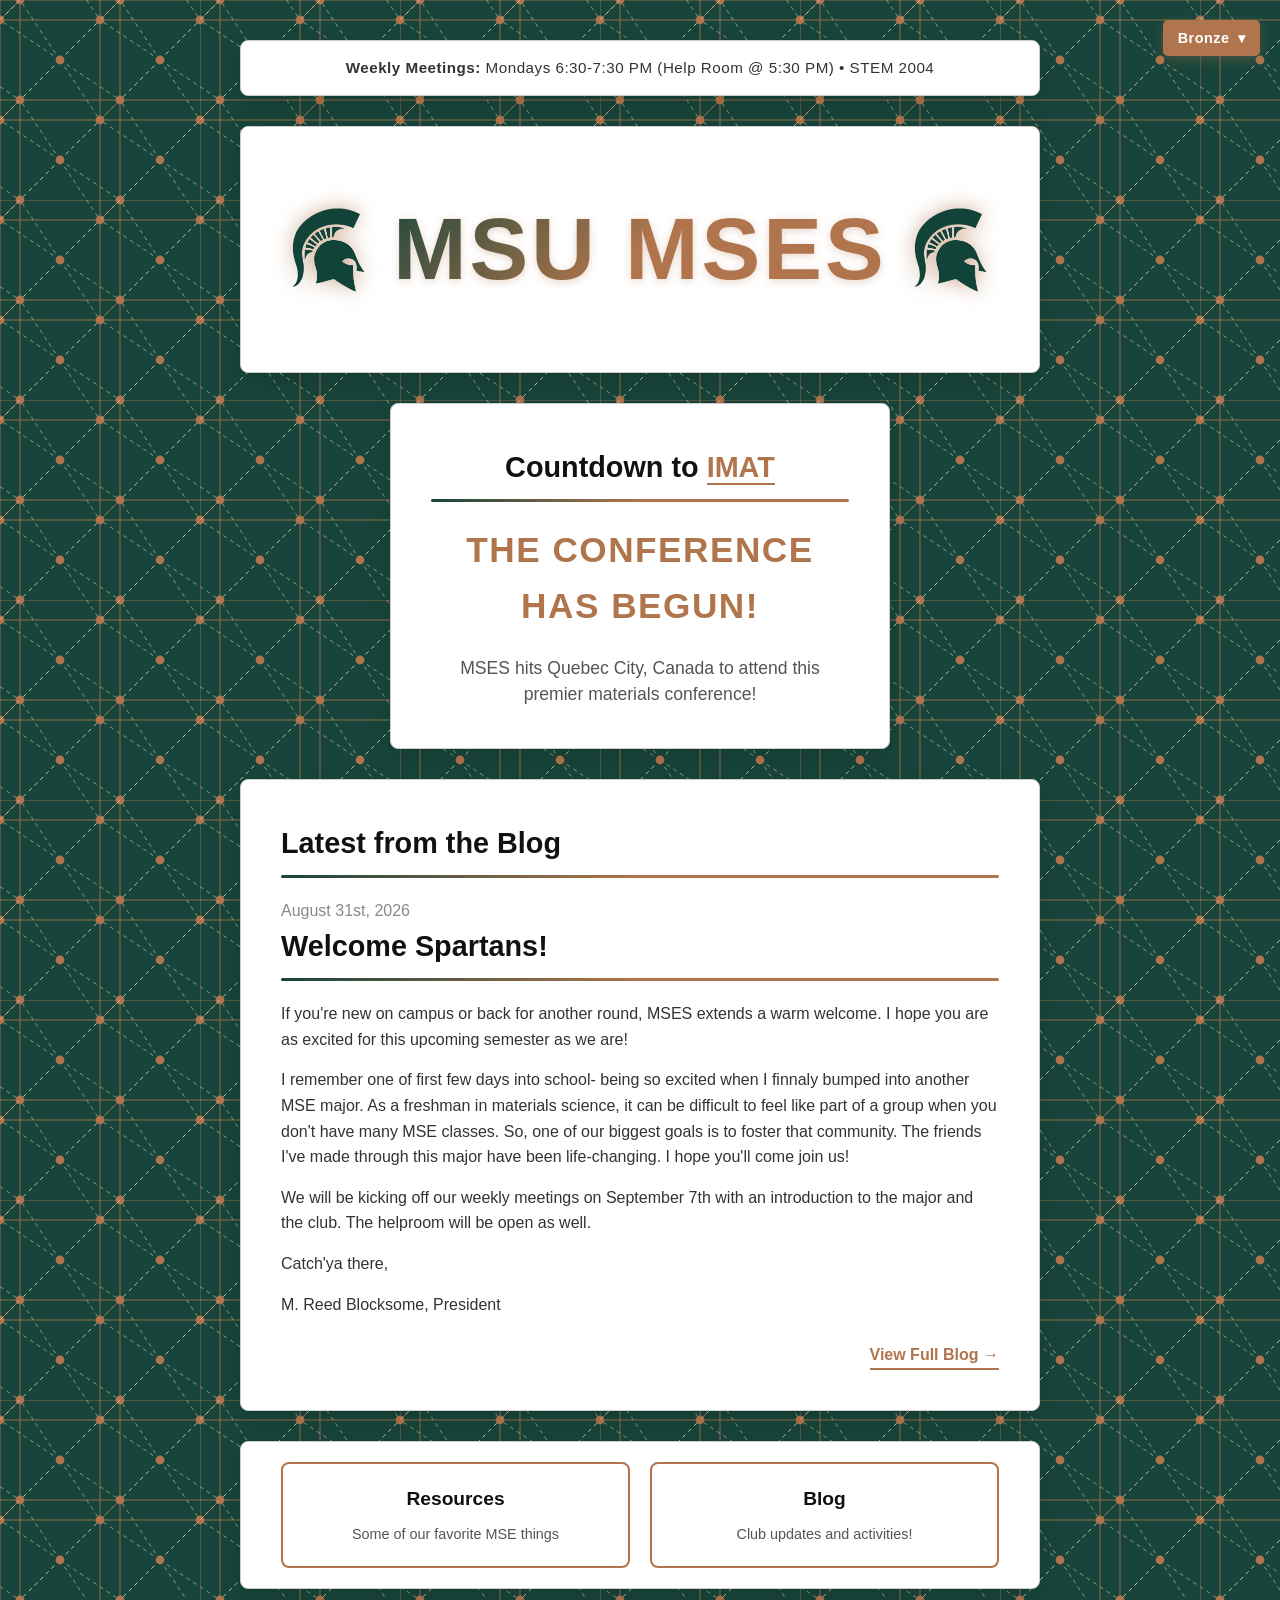
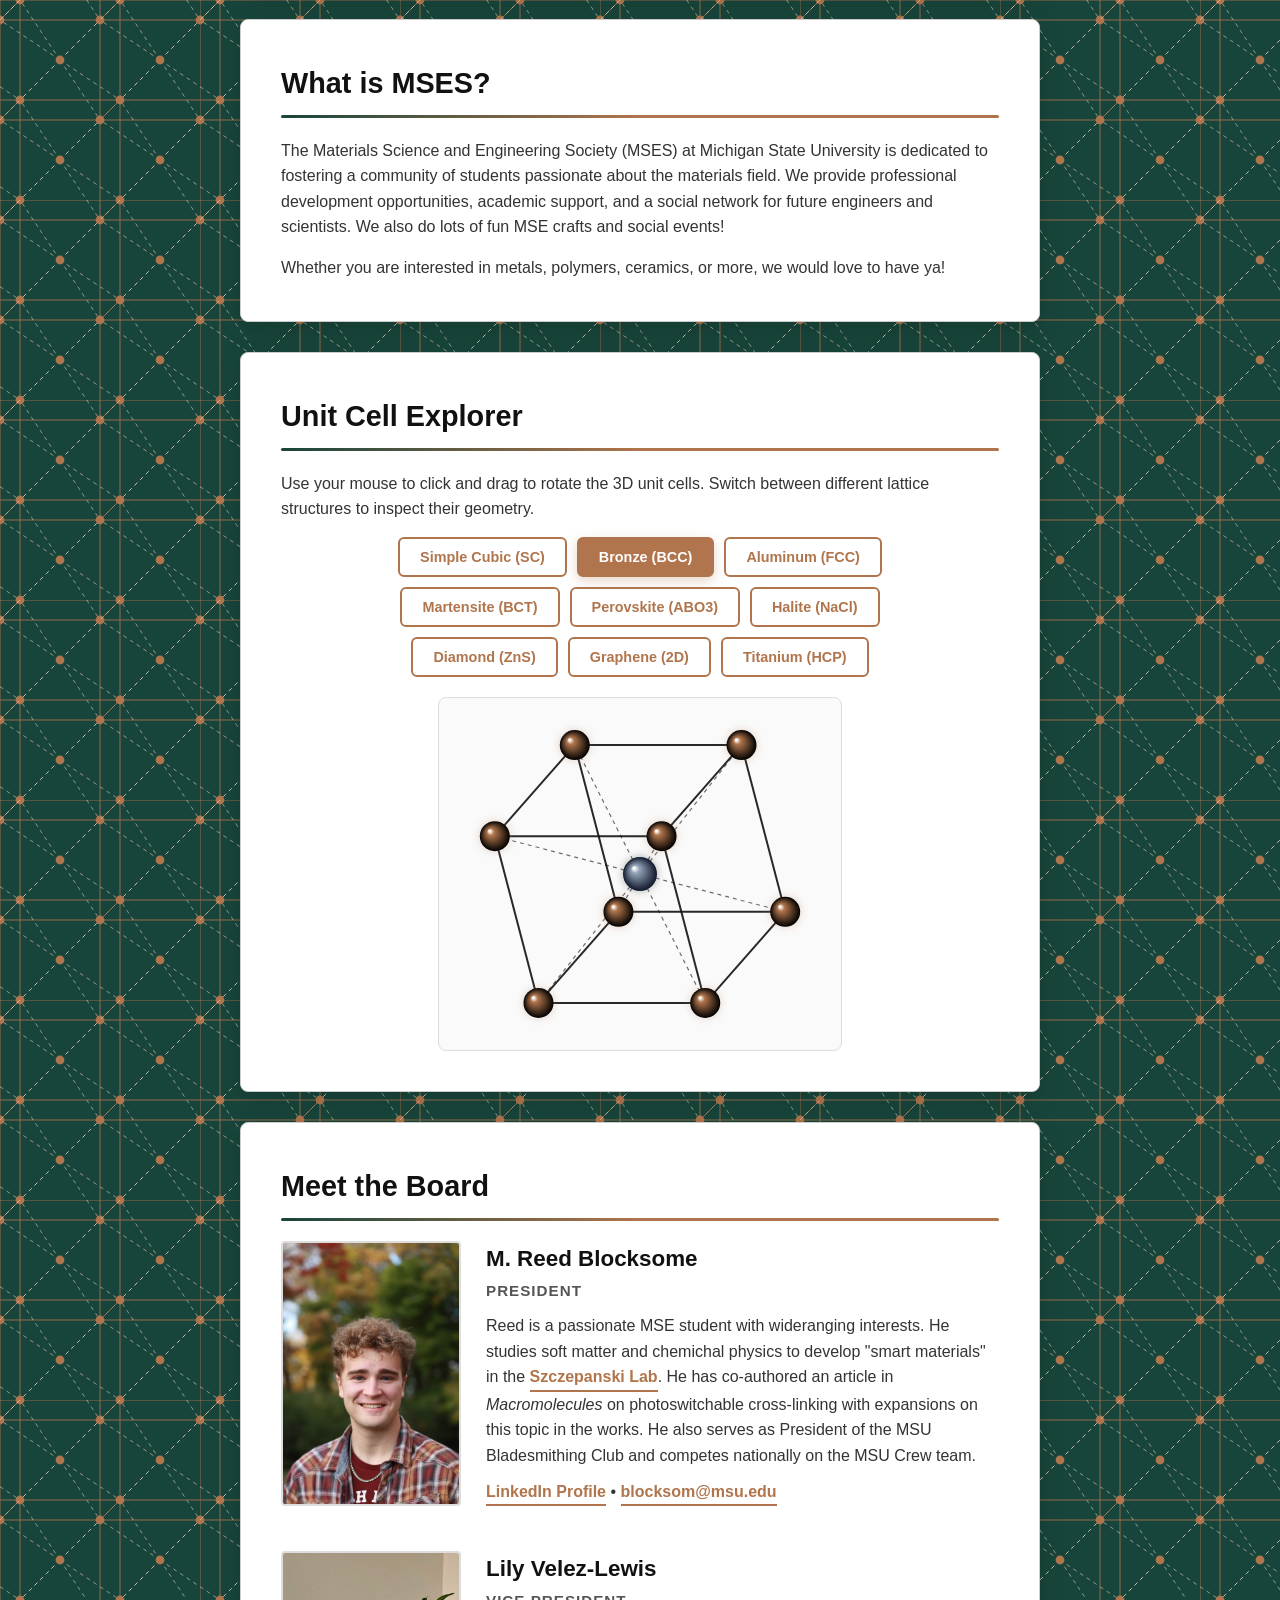
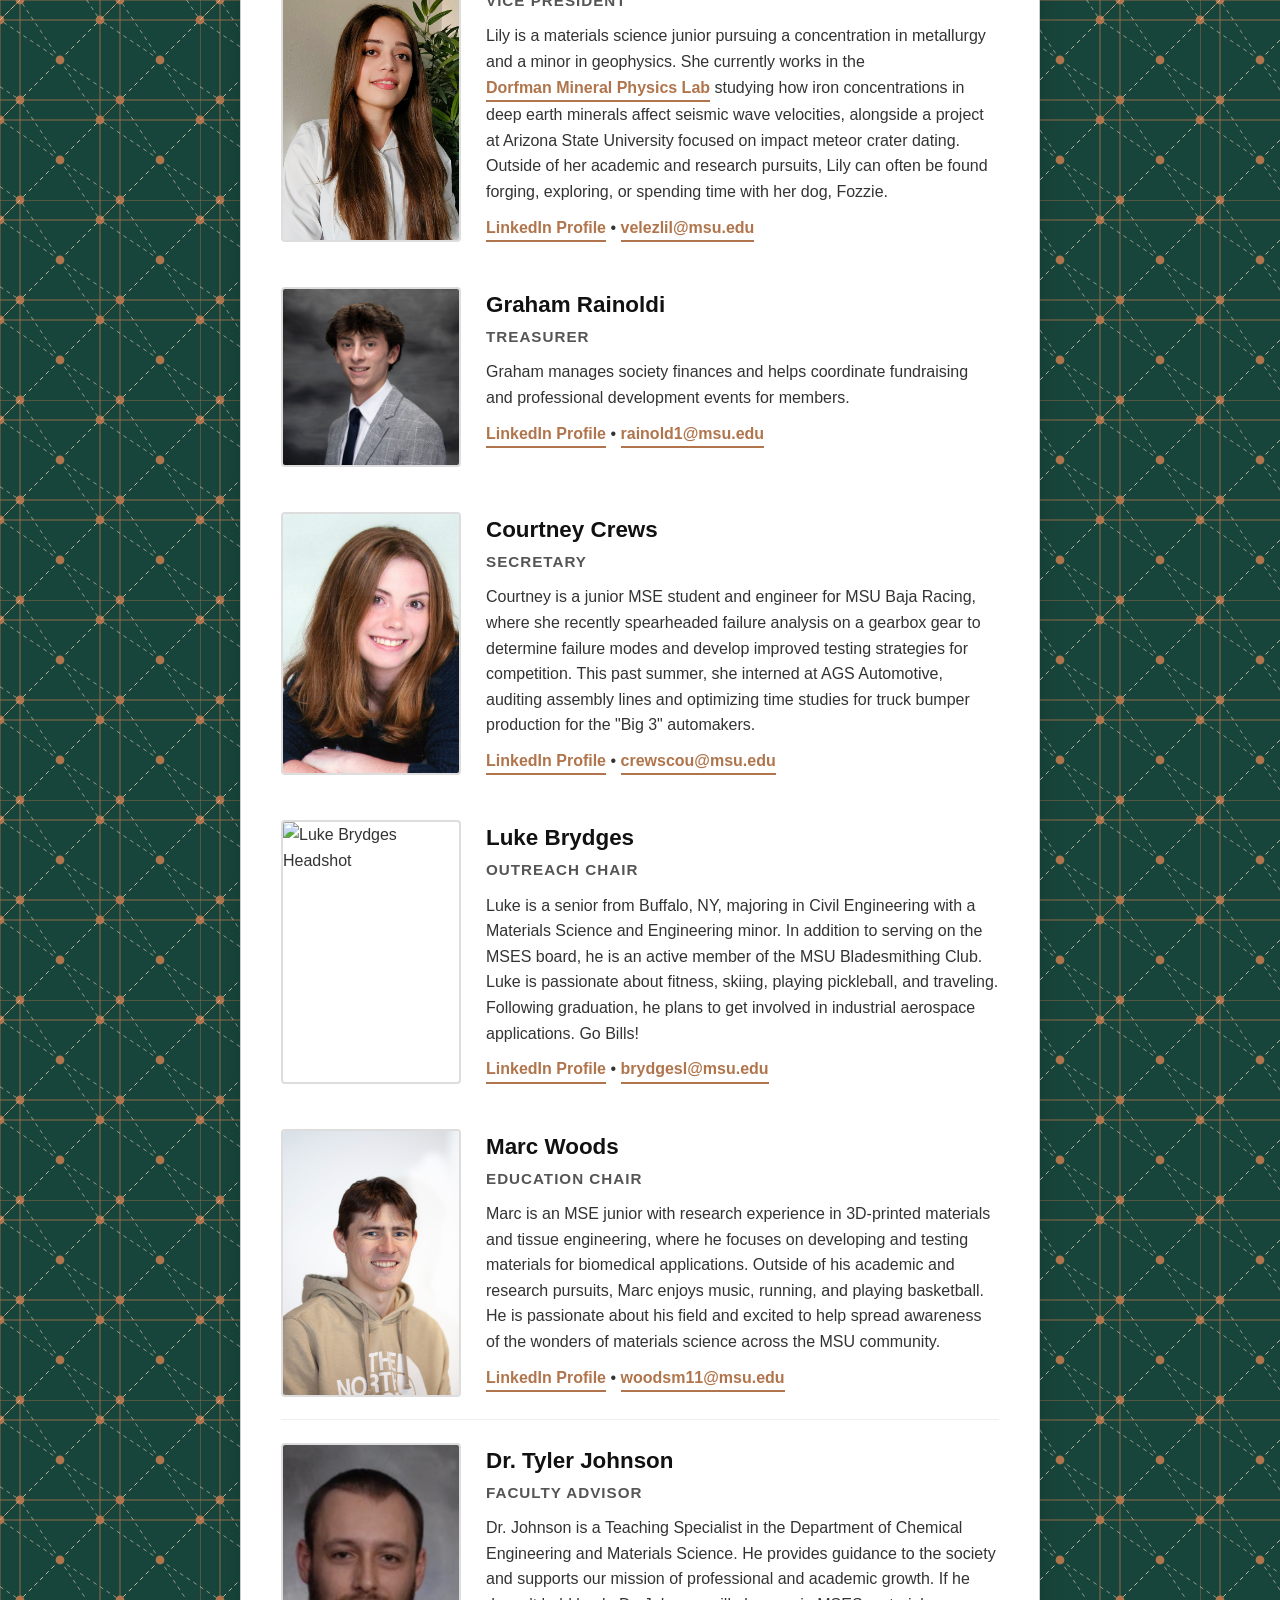
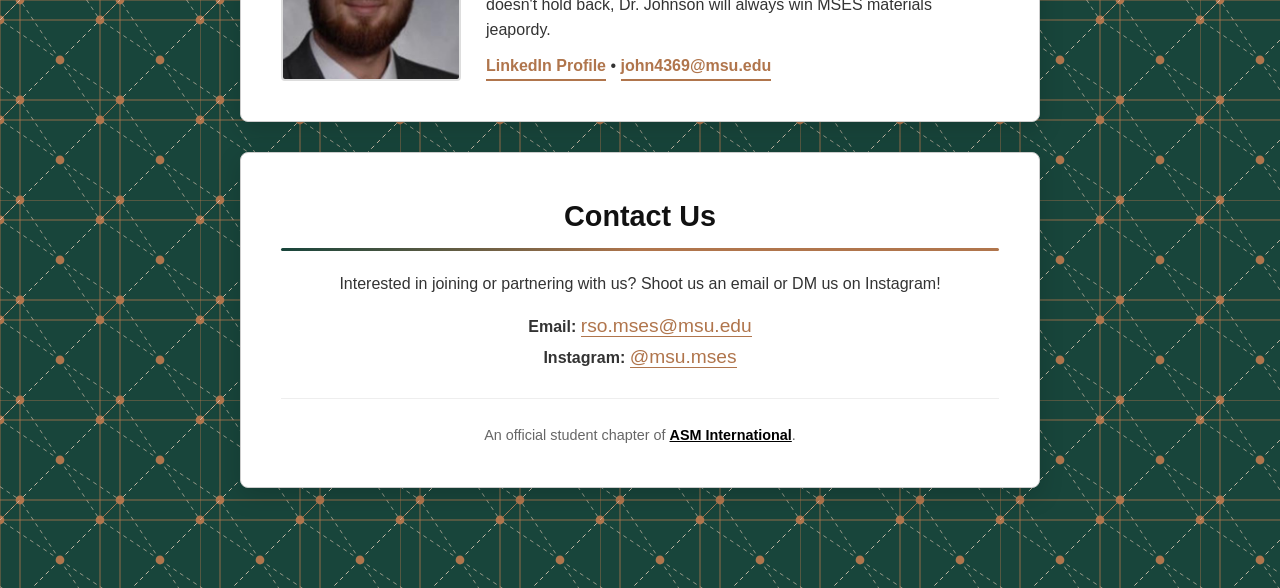
==== index.html @ b6781e96 "Add files via upload" ====
<!DOCTYPE html>
<html lang="en">
<head>
    <meta charset="UTF-8">
    <meta name="viewport" content="width=device-width, initial-scale=1.0">
    <title>MSU MSES</title>
    <link rel="stylesheet" href="css/style.css?v=3.0">
</head>
<body>
    <div id="theme-menu" class="dropdown">
        <button id="theme-btn" class="dropbtn"><span id="current-theme-name">Bronze</span> <span class="arrow">▾</span></button>
        <div id="theme-dropdown" class="dropdown-content"></div>
    </div>

    <main class="container">
        
        <!-- Schedule Banner -->
        <div class="schedule-banner">
            <span><strong>Weekly Meetings:</strong> Mondays 6:30-7:30 PM (Help Room @ 5:30 PM) &bull; STEM 2004</span>
        </div>

        <!-- Header Box -->
        <section class="box header-box">
            <h1 class="title-with-logos">
                <img src="images/helmet.png" alt="MSU Spartan Helmet" class="title-logo">
                <span>MSU MSES</span>
                <img src="images/helmet.png" alt="MSU Spartan Helmet" class="title-logo">
            </h1>
        </section>

        <!-- Countdown Box -->
        <section class="box countdown-box">
            <h3>Countdown to <a href="https://www.asminternational.org/imat-event/" target="_blank" class="imat-link">IMAT</a></h3>
            <div id="countdown"></div>
            <p class="countdown-tagline">MSES hits Quebec City, Canada to attend this premier materials conference!</p>
        </section>

        <!-- Latest Blog Post Container -->
        <section id="recent-post-section" class="box" style="display: none;">
            <h3>Latest from the Blog</h3>
            <div id="recent-post-content">
                <!-- Content will be injected here -->
            </div>
            <div style="margin-top: 25px; text-align: right;">
                <a href="blog.html" class="link">View Full Blog →</a>
            </div>
        </section>

        <!-- Quick Links Box -->
        <section class="box quick-links-box">
            <div class="quick-links-container">
                <a href="resources.html" class="quick-link">
                    <h4>Resources</h4>
                    <p>Some of our favorite MSE things</p>
                </a>
                <a href="blog.html" class="quick-link">
                    <h4>Blog</h4>
                    <p>Club updates and activities!</p>
                </a>
            </div>
        </section>

        <!-- What is MSES Box -->
        <section class="box">
            <h3>What is MSES?</h3>
            <p>
                The Materials Science and Engineering Society (MSES) at Michigan State University is dedicated to fostering a community of students passionate about the materials field. We provide professional development opportunities, academic support, and a social network for future engineers and scientists. We also do lots of fun MSE crafts and social events!
            </p>
            <p>
                Whether you are interested in metals, polymers, ceramics, or more, we would love to have ya!
            </p>
        </section>

        <!-- Unit Cell Explorer -->
        <section class="box">
            <h3>Unit Cell Explorer</h3>
            <p>Use your mouse to click and drag to rotate the 3D unit cells. Switch between different lattice structures to inspect their geometry.</p>
            <div class="explorer-container">
                <div class="explorer-controls" style="flex-wrap: wrap; justify-content: center; gap: 10px; max-width: 600px; margin: 0 auto;">
                    <button id="btn-polonium" class="explorer-btn">Simple Cubic (SC)</button>
                    <button id="btn-bcc" class="explorer-btn active">Bronze (BCC)</button>
                    <button id="btn-fcc" class="explorer-btn">Aluminum (FCC)</button>
                    <button id="btn-martensite" class="explorer-btn">Martensite (BCT)</button>
                    <button id="btn-perovskite" class="explorer-btn">Perovskite (ABO3)</button>
                    <button id="btn-halite" class="explorer-btn">Halite (NaCl)</button>
                    <button id="btn-diamond" class="explorer-btn">Diamond (ZnS)</button>
                    <button id="btn-graphene" class="explorer-btn">Graphene (2D)</button>
                    <button id="btn-hcp" class="explorer-btn">Titanium (HCP)</button>
                </div>
                <canvas id="crystal-canvas" width="400" height="350"></canvas>
            </div>
        </section>

        <!-- The Board Box -->
        <section class="box board-box">
            <h3>Meet the Board</h3>

            <div class="board-members-list">
                <!-- President -->
                <div class="member">
                    <img src="images/reedheadshot.jpeg" alt="Reed Blocksome Headshot" class="member-headshot">
                    <div class="member-details">
                        <h4>M. Reed Blocksome</h4>
                        <span class="position">President</span>
                        <p class="bio">Reed is a passionate MSE student with wideranging interests. He studies soft matter and chemichal physics to develop "smart materials" in the <a href="https://carolineszczepanski.com/" target="_blank" class="link">Szczepanski Lab</a>. He has co-authored an article in <i>Macromolecules</i> on photoswitchable cross-linking with expansions on this topic in the works. He also serves as President of the MSU Bladesmithing Club and competes nationally on the MSU Crew team.</p>
                        <div class="member-links">
                            <a href="https://www.linkedin.com/in/reedblocksome" target="_blank" class="link">LinkedIn Profile</a> &bull; 
                            <a href="mailto:blocksom@msu.edu" class="link">blocksom@msu.edu</a>
                        </div>
                    </div>
                </div>

                <!-- Vice President -->
                <div class="member">
                    <img src="images/lilyheadshot.jpg" alt="Lily Velez-Lewis Headshot" class="member-headshot">
                    <div class="member-details">
                        <h4>Lily Velez-Lewis</h4>
                        <span class="position">Vice President</span>
                        <p class="bio">Lily is a materials science junior pursuing a concentration in metallurgy and a minor in geophysics. She currently works in the <a href="https://sukidorfman.rocks/people/" target="_blank" class="link">Dorfman Mineral Physics Lab</a> studying how iron concentrations in deep earth minerals affect seismic wave velocities, alongside a project at Arizona State University focused on impact meteor crater dating. Outside of her academic and research pursuits, Lily can often be found forging, exploring, or spending time with her dog, Fozzie.</p>
                        <div class="member-links">
                            <a href="https://www.linkedin.com/in/lily-velez-lewis-a15671247/" target="_blank" class="link">LinkedIn Profile</a> &bull; 
                            <a href="mailto:velezlil@msu.edu" class="link">velezlil@msu.edu</a>
                        </div>
                    </div>
                </div>

                <!-- Treasurer -->
                <div class="member">
                    <img src="images/grahamheadshot.jpg" alt="Graham Rainoldi Headshot" class="member-headshot">
                    <div class="member-details">
                        <h4>Graham Rainoldi</h4>
                        <span class="position">Treasurer</span>
                        <p class="bio">Graham manages society finances and helps coordinate fundraising and professional development events for members.</p>
                        <div class="member-links">
                            <a href="https://www.linkedin.com/in/graham-rainoldi/" target="_blank" class="link">LinkedIn Profile</a> &bull; 
                            <a href="mailto:rainold1@msu.edu" class="link">rainold1@msu.edu</a>
                        </div>
                    </div>
                </div>

                <!-- Secretary -->
                <div class="member">
                    <img src="images/courtneyheadshot.jpg" alt="Courtney Crews Headshot" class="member-headshot">
                    <div class="member-details">
                        <h4>Courtney Crews</h4>
                        <span class="position">Secretary</span>
                        <p class="bio">Courtney is a junior MSE student and engineer for MSU Baja Racing, where she recently spearheaded failure analysis on a gearbox gear to determine failure modes and develop improved testing strategies for competition. This past summer, she interned at AGS Automotive, auditing assembly lines and optimizing time studies for truck bumper production for the "Big 3" automakers.</p>
                        <div class="member-links">
                            <a href="https://www.linkedin.com/in/courtney-crews-002a29275/" target="_blank" class="link">LinkedIn Profile</a> &bull; 
                            <a href="mailto:crewscou@msu.edu" class="link">crewscou@msu.edu</a>
                        </div>
                    </div>
                </div>

                <!-- Outreach Chair -->
                <div class="member">
                    <img src="images/lukeheadshot.JPG" alt="Luke Brydges Headshot" class="member-headshot">
                    <div class="member-details">
                        <h4>Luke Brydges</h4>
                        <span class="position">Outreach Chair</span>
                        <p class="bio">Luke is a senior from Buffalo, NY, majoring in Civil Engineering with a Materials Science and Engineering minor. In addition to serving on the MSES board, he is an active member of the MSU Bladesmithing Club. Luke is passionate about fitness, skiing, playing pickleball, and traveling. Following graduation, he plans to get involved in industrial aerospace applications. Go Bills!</p>
                        <div class="member-links">
                            <a href="https://www.linkedin.com/in/luke-brydges-5ab800298/" target="_blank" class="link">LinkedIn Profile</a> &bull; 
                            <a href="mailto:brydgesl@msu.edu" class="link">brydgesl@msu.edu</a>
                        </div>
                    </div>
                </div>

                <!-- Education Chair -->
                <div class="member">
                    <img src="images/marcheadshot.jpeg" alt="Marc Woods Headshot" class="member-headshot">
                    <div class="member-details">
                        <h4>Marc Woods</h4>
                        <span class="position">Education Chair</span>
                        <p class="bio">Marc is an MSE junior with research experience in 3D-printed materials and tissue engineering, where he focuses on developing and testing materials for biomedical applications. Outside of his academic and research pursuits, Marc enjoys music, running, and playing basketball. He is passionate about his field and excited to help spread awareness of the wonders of materials science across the MSU community.</p>
                        <div class="member-links">
                            <a href="https://www.linkedin.com/in/marc-woods1" target="_blank" class="link">LinkedIn Profile</a> &bull; 
                            <a href="mailto:woodsm11@msu.edu" class="link">woodsm11@msu.edu</a>
                        </div>
                    </div>
                </div>

                <hr class="divider">

                <!-- Faculty Advisor -->
                <div class="member">
                    <img src="images/tylerheadshot.jpg" alt="Dr. Tyler Johnson Headshot" class="member-headshot">
                    <div class="member-details">
                        <h4>Dr. Tyler Johnson</h4>
                        <span class="position">Faculty Advisor</span>
                        <p class="bio">Dr. Johnson is a Teaching Specialist in the Department of Chemical Engineering and Materials Science. He provides guidance to the society and supports our mission of professional and academic growth. If he doesn't hold back, Dr. Johnson will always win MSES materials jeapordy.</p>
                        <div class="member-links">
                            <a href="https://www.linkedin.com/in/tyler-johnson-35a23a257/" target="_blank" class="link">LinkedIn Profile</a> &bull; 
                            <a href="mailto:john4369@msu.edu" class="link">john4369@msu.edu</a>
                        </div>
                    </div>
                </div>
            </div>
        </section>

        <!-- Contact Box -->
        <section class="box contact-box">
            <h3>Contact Us</h3>
            <p>Interested in joining or partnering with us? Shoot us an email or DM us on Instagram!</p>
            <p class="email-container">
                <strong>Email:</strong> <a href="mailto:rso.mses@msu.edu">rso.mses@msu.edu</a><br>
                <strong>Instagram:</strong> <a href="https://www.instagram.com/msu.mses/" target="_blank">@msu.mses</a>
            </p>
            <hr class="divider">
            <p class="affiliation">
                An official student chapter of <a href="https://www.asminternational.org/" target="_blank" style="color: #000; font-weight: bold; text-decoration: underline;">ASM International</a>.
            </p>
        </section>

    </main>

    <script>
        document.addEventListener("DOMContentLoaded", () => {
            // Set the date and time of the conference start (September 28, 2026, 7:00 AM EST)
            const conferenceDate = new Date("September 28, 2026 07:00:00 EST").getTime();

            // Update the countdown every 1 second
            const x = setInterval(function() {
                const now = new Date().getTime();
                const distance = conferenceDate - now;

                const days = Math.floor(distance / (1000 * 60 * 60 * 24));
                const hours = Math.floor((distance % (1000 * 60 * 60 * 24)) / (1000 * 60 * 60));
                const minutes = Math.floor((distance % (1000 * 60 * 60)) / (1000 * 60));
                const seconds = Math.floor((distance % (1000 * 60)) / 1000);

                document.getElementById("countdown").innerHTML = days + "d " + hours + "h "
                + minutes + "m " + seconds + "s ";

                if (distance < 0) {
                    clearInterval(x);
                    document.getElementById("countdown").innerHTML = "THE CONFERENCE HAS BEGUN!";
                }
            }, 1000);

            // Fetch latest blog post from blog.html
            fetch('blog.html')
                .then(response => {
                    if (!response.ok) throw new Error('Network response was not ok');
                    return response.text();
                })
                .then(html => {
                    const parser = new DOMParser();
                    const doc = parser.parseFromString(html, 'text/html');
                    
                    // The first .box that isn't the header-box is the latest post
                    const posts = doc.querySelectorAll('.box:not(.header-box)');
                    if (posts.length > 0) {
                        const latestPost = posts[0];
                        const container = document.getElementById('recent-post-content');
                        const section = document.getElementById('recent-post-section');
                        
                        // Inject content
                        container.innerHTML = latestPost.innerHTML;
                        
                        // Show and trigger fade-in
                        section.style.display = 'block';
                        setTimeout(() => {
                            section.classList.add('visible');
                        }, 50);
                    }
                })
                .catch(err => {
                    console.log('Automated blog fetch disabled (likely local file access). Content will appear when hosted.');
                });
        });
    </script>
    <script src="js/theme.js?v=3.0"></script>
    <script src="js/crystal.js?v=3.0"></script>
</body>
</html>
---- css/style.css ----
:root {
    --accent-color: #b0754c; /* Default to Bronze */
    --accent-glow: rgba(176, 117, 76, 0.3);
    --helmet-glow: rgba(176, 117, 76, 0.6); /* Default Bronze Glow */
    --bg-color: #ffffff;
    --bg-svg: none;
    --bg-svg-size: auto;
    --bg-image: none;
    --text-color: #333333;
    --heading-color: #111111;
    --subheading-color: #555555;
    --box-bg: #ffffff;
    --box-border: #cccccc;
    --box-shadow: 0 8px 24px rgba(0, 0, 0, 0.15);
    --box-blur: none;
    --gradient-stop-1: #18453B; /* Default MSU Green */
    --gradient-stop-2: #b0754c; /* Default Metallic Bronze */
    --gradient-stop-3: #b0754c;
}

/* Base Reset */
* {
    margin: 0;
    padding: 0;
    box-sizing: border-box;
}

body {
    font-family: 'Segoe UI', Tahoma, Geneva, Verdana, sans-serif;
    background-color: var(--bg-color);
    background-image: var(--bg-svg), var(--bg-image);
    background-size: var(--bg-svg-size), cover;
    background-repeat: repeat, no-repeat;
    background-attachment: scroll, fixed; /* Fixes gradient so it stretches perfectly across viewport */
    animation: slideBackground linear infinite;
    color: var(--text-color);
    line-height: 1.6;
    padding: 40px 20px 100px 20px; /* Increased bottom padding for breathability */
    transition: background-color 0.4s ease, color 0.4s ease, background-image 0.4s ease;
}

@keyframes slideBackground {
    0% {
        background-position: 0 0;
    }
    100% {
        background-position: 100% 0; /* Move exactly one tile width */
    }
}

/* Main Container to center everything */
.container {
    display: flex;
    flex-direction: column;
    align-items: center;
    max-width: 800px;
    margin: 0 auto;
    gap: 30px; /* Space between the boxes */
}

/* Schedule Banner Styling */
.schedule-banner {
    background-color: var(--box-bg);
    color: var(--text-color);
    width: 100%;
    padding: 15px 30px;
    border-radius: 8px;
    text-align: center;
    box-shadow: var(--box-shadow);
    border: 1px solid var(--box-border);
    z-index: 1;
    font-size: 0.95rem;
    letter-spacing: 0.5px;
    backdrop-filter: var(--box-blur);
    -webkit-backdrop-filter: var(--box-blur);
    transition: background-color 0.4s ease, border-color 0.4s ease, box-shadow 0.4s ease, color 0.4s ease;
}


/* Dropdown Container */
.dropdown {
    position: fixed;
    top: 20px;
    right: 20px;
    z-index: 1000;
}

/* Dropdown Button */
.dropbtn {
    background-color: var(--accent-color);
    color: #fff;
    padding: 10px 15px;
    border-radius: 5px;
    cursor: pointer;
    font-size: 0.9rem;
    font-weight: 600;
    letter-spacing: 0.5px;
    border: none;
    box-shadow: 0 4px 12px var(--accent-glow);
    transition: background-color 0.3s ease, box-shadow 0.3s ease;
    display: flex;
    align-items: center;
    gap: 8px;
    font-family: inherit;
}

.dropbtn:hover {
    filter: brightness(1.25);
}

.dropbtn .arrow {
    transition: transform 0.3s ease;
    display: inline-block;
}

.dropdown.active .arrow {
    transform: rotate(180deg);
}

/* Dropdown Content (Hidden by Default) */
.dropdown-content {
    display: none;
    position: absolute;
    right: 0;
    background-color: #fff;
    min-width: 160px;
    box-shadow: 0 8px 16px rgba(0,0,0,0.2);
    z-index: 1;
    border-radius: 5px;
    margin-top: 5px;
    overflow: hidden;
    border: 1px solid #ddd;
}

.dropdown.active .dropdown-content {
    display: block;
}

/* Links/Buttons inside the dropdown */
.dropdown-content button {
    color: #333;
    padding: 12px 16px;
    text-decoration: none;
    display: block;
    width: 100%;
    border: none;
    background: none;
    text-align: left;
    cursor: pointer;
    font-size: 0.9rem;
    font-weight: 500;
    transition: background-color 0.2s;
    font-family: inherit;
}

.dropdown-content button:hover {
    background-color: #f1f1f1;
}

.dropdown-content button.active {
    background-color: var(--accent-color);
    color: #fff;
    font-weight: 700;
}

/* The Box Styling (Option B: Solid white boxes) */
.box {
    background-color: var(--box-bg);
    width: 100%;
    padding: 40px;
    border-radius: 8px; /* Slightly rounded corners */
    box-shadow: var(--box-shadow);
    border: 1px solid var(--box-border);
    position: relative; /* Ensure boxes sit above the background */
    z-index: 1;
    backdrop-filter: var(--box-blur);
    -webkit-backdrop-filter: var(--box-blur);
    transition: background-color 0.4s ease, border-color 0.4s ease, box-shadow 0.4s ease;
}

/* Typography inside boxes */
h1 {
    font-size: 3rem;
    font-weight: 800;
    text-transform: uppercase;
    letter-spacing: 2px;
    margin-bottom: 5px;
    color: var(--heading-color);
}

h1.title-with-logos {
    font-size: 5.5rem;
    margin-bottom: 0;
    letter-spacing: 3px;
}

/* Metallic Multi-Tone Branding */
h1.title-with-logos span {
    background: linear-gradient(135deg, var(--gradient-stop-1) 0%, var(--gradient-stop-2) 50%, var(--gradient-stop-3) 100%);
    -webkit-background-clip: text;
    -webkit-text-fill-color: transparent;
    filter: drop-shadow(0 2px 4px var(--accent-glow));
    transition: filter 0.4s ease, background 0.4s ease;
}

.title-with-logos {
    display: flex;
    align-items: center;
    justify-content: center;
    gap: 20px;
    flex-wrap: nowrap;
}

.title-logo {
    height: 5.5rem;
    width: auto;
    filter: drop-shadow(0 0 10px var(--helmet-glow));
    transition: filter 0.4s ease;
}

@media (max-width: 600px) {
    .title-with-logos {
        gap: 10px;
    }
    .title-logo {
        height: 3rem;
        filter: drop-shadow(0 0 6px var(--helmet-glow));
    }
    h1.title-with-logos {
        font-size: 3rem;
    }
}

h2 {
    font-size: 1.2rem;
    font-weight: 400;
    color: var(--subheading-color);
}

h3 {
    font-size: 1.8rem;
    margin-bottom: 20px;
    position: relative;
    padding-bottom: 12px;
    color: var(--heading-color);
    border-bottom: none;
    transition: color 0.4s ease;
}

h3::after {
    content: '';
    position: absolute;
    bottom: 0;
    left: 0;
    width: 100%;
    height: 3px;
    background: linear-gradient(90deg, var(--gradient-stop-1) 0%, var(--gradient-stop-2) 50%, var(--gradient-stop-3) 100%);
    border-radius: 2px;
    transition: background 0.4s ease;
}

p {
    margin-bottom: 15px;
}

p:last-child {
    margin-bottom: 0;
}

/* Specific Box Styling */
.header-box {
    text-align: center;
    padding: 60px 40px;
    width: 550px; /* Snug identical fit for subpage headers */
    max-width: 100%;
}

.header-box:has(.title-with-logos) {
    padding: 52px 40px;
    width: 100%; /* Keep homepage header full-width */
}

/* Board Section Styling */
.board-photo-container {
    width: 100%;
    margin-bottom: 30px;
}

.board-photo {
    width: 100%;
    height: auto;
    display: block;
    border-radius: 4px;
    border: 1px solid #ddd;
}

.board-members-list {
    display: flex;
    flex-direction: column;
    gap: 45px; /* 45px total spacing between members */
}

.member {
    display: grid;
    grid-template-columns: 180px 1fr;
    gap: 25px;
    align-items: stretch; /* Stretch children to fill the row height */
    padding-bottom: 0;
    margin-bottom: 0;
}

.member:last-child {
    margin-bottom: 0;
}

.member-headshot {
    width: 100%;
    height: 100%; /* Stretch to fill the grid cell height */
    object-fit: cover;
    border-radius: 4px;
    border: 2px solid #ddd;
    flex-shrink: 0;
}

@media (max-width: 650px) {
    .member {
        display: flex;
        flex-direction: column;
        align-items: center;
        text-align: center;
        gap: 15px;
    }
    .member-headshot {
        width: 180px;
        height: 180px;
        aspect-ratio: 1/1;
    }
}

.member-details {
    flex-grow: 1;
}

.member-details h4 {
    font-size: 1.4rem;
    color: var(--heading-color);
    margin-bottom: 2px;
}

.member-details .position {
    display: block;
    font-weight: 600;
    color: var(--subheading-color);
    font-size: 0.95rem;
    margin-bottom: 10px;
    text-transform: uppercase;
    letter-spacing: 1px;
}

/* Countdown Box Specific Styles */
.countdown-box {
    text-align: center;
    max-width: 500px; /* Make the box narrower */
    margin: 0 auto; /* Center the narrower box */
}

.countdown-box #countdown {
    font-size: 2.2rem;
    font-weight: 700;
    color: var(--accent-color);
    margin: 20px 0;
    letter-spacing: 1.5px;
}

.countdown-tagline {
    font-size: 1.1rem;
    color: var(--subheading-color);
    margin-top: 15px;
    line-height: 1.5;
}

.member-details .bio {
    margin-bottom: 10px;
}

.link {
    display: inline-block;
    color: var(--accent-color);
    text-decoration: none;
    font-weight: bold;
    border-bottom: 2px solid var(--accent-color);
    transition: color 0.2s, border-color 0.2s, text-shadow 0.2s;
}

.link:hover {
    color: var(--heading-color);
    border-color: var(--heading-color);
    text-shadow: 0 0 8px var(--accent-glow);
}

/* Quick Links Box Styling */
.quick-links-box {
    padding: 20px 40px; /* Shorter padding */
}

.quick-links-container {
    display: flex;
    gap: 20px;
    justify-content: center;
    flex-wrap: wrap;
}

.quick-link {
    flex: 1;
    min-width: 200px;
    padding: 20px;
    text-align: center;
    text-decoration: none;
    color: var(--text-color);
    border: 2px solid var(--accent-color);
    border-radius: 8px;
    transition: all 0.3s ease;
    background-color: var(--box-bg);
    backdrop-filter: var(--box-blur);
    -webkit-backdrop-filter: var(--box-blur);
}

.quick-link:hover {
    transform: translateY(-5px);
    box-shadow: 0 4px 15px var(--accent-glow);
    border-color: var(--accent-color);
    background-color: var(--box-bg);
}

.quick-link h4 {
    margin-bottom: 8px;
    font-size: 1.2rem;
    color: var(--heading-color);
}

.quick-link p {
    font-size: 0.9rem;
    color: var(--subheading-color);
    margin-bottom: 0;
}

/* Contact Section Styling */
.contact-box {
    text-align: center;
}

.email-container a {
    color: var(--accent-color);
    font-size: 1.2rem;
    text-decoration: none;
    border-bottom: 1px solid var(--accent-color);
    transition: color 0.2s, border-color 0.2s, text-shadow 0.2s;
}

.email-container a:hover {
    color: #111;
    border-color: #111;
    text-shadow: 0 0 8px var(--accent-glow);
}

.divider {
    border: 0;
    height: 1px;
    background-color: #eee;
    margin: 25px 0; /* Default safe spacing */
}

.board-box .divider {
    margin: -22.5px 0; /* Perfectly centered within 45px gap specifically for board list */
}

.affiliation {
    font-size: 0.9rem;
    color: #666;
}

.imat-link {
    color: var(--accent-color);
    text-decoration: none;
    border-bottom: 2px solid var(--accent-color);
    transition: color 0.2s, border-color 0.2s, text-shadow 0.2s;
}

.imat-link:hover {
    color: var(--heading-color);
    border-color: var(--heading-color);
    text-shadow: 0 0 8px var(--accent-glow);
}

/* 3D Crystal Explorer Styles */
.explorer-container {
    display: flex;
    flex-direction: column;
    align-items: center;
    gap: 20px;
    margin-top: 15px;
}

.explorer-controls {
    display: flex;
    gap: 12px;
}

.explorer-btn {
    padding: 10px 20px;
    border: 2px solid var(--accent-color);
    background-color: var(--box-bg);
    backdrop-filter: var(--box-blur);
    -webkit-backdrop-filter: var(--box-blur);
    color: var(--accent-color);
    font-weight: 700;
    font-size: 0.9rem;
    border-radius: 6px;
    cursor: pointer;
    transition: all 0.3s ease;
    font-family: inherit;
}

.explorer-btn:hover {
    box-shadow: 0 0 12px var(--accent-glow);
    background-color: var(--accent-glow);
    color: var(--heading-color);
}

.explorer-btn.active {
    background-color: var(--accent-color);
    color: white;
    box-shadow: 0 4px 12px var(--accent-glow);
}

#crystal-canvas {
    background-color: #fafafa;
    border: 1px solid #ddd;
    border-radius: 8px;
    cursor: grab;
    max-width: 100%;
}

#recent-post-section {
    opacity: 0;
    transition: opacity 0.8s ease-in-out;
}

#recent-post-section.visible {
    opacity: 1;
}
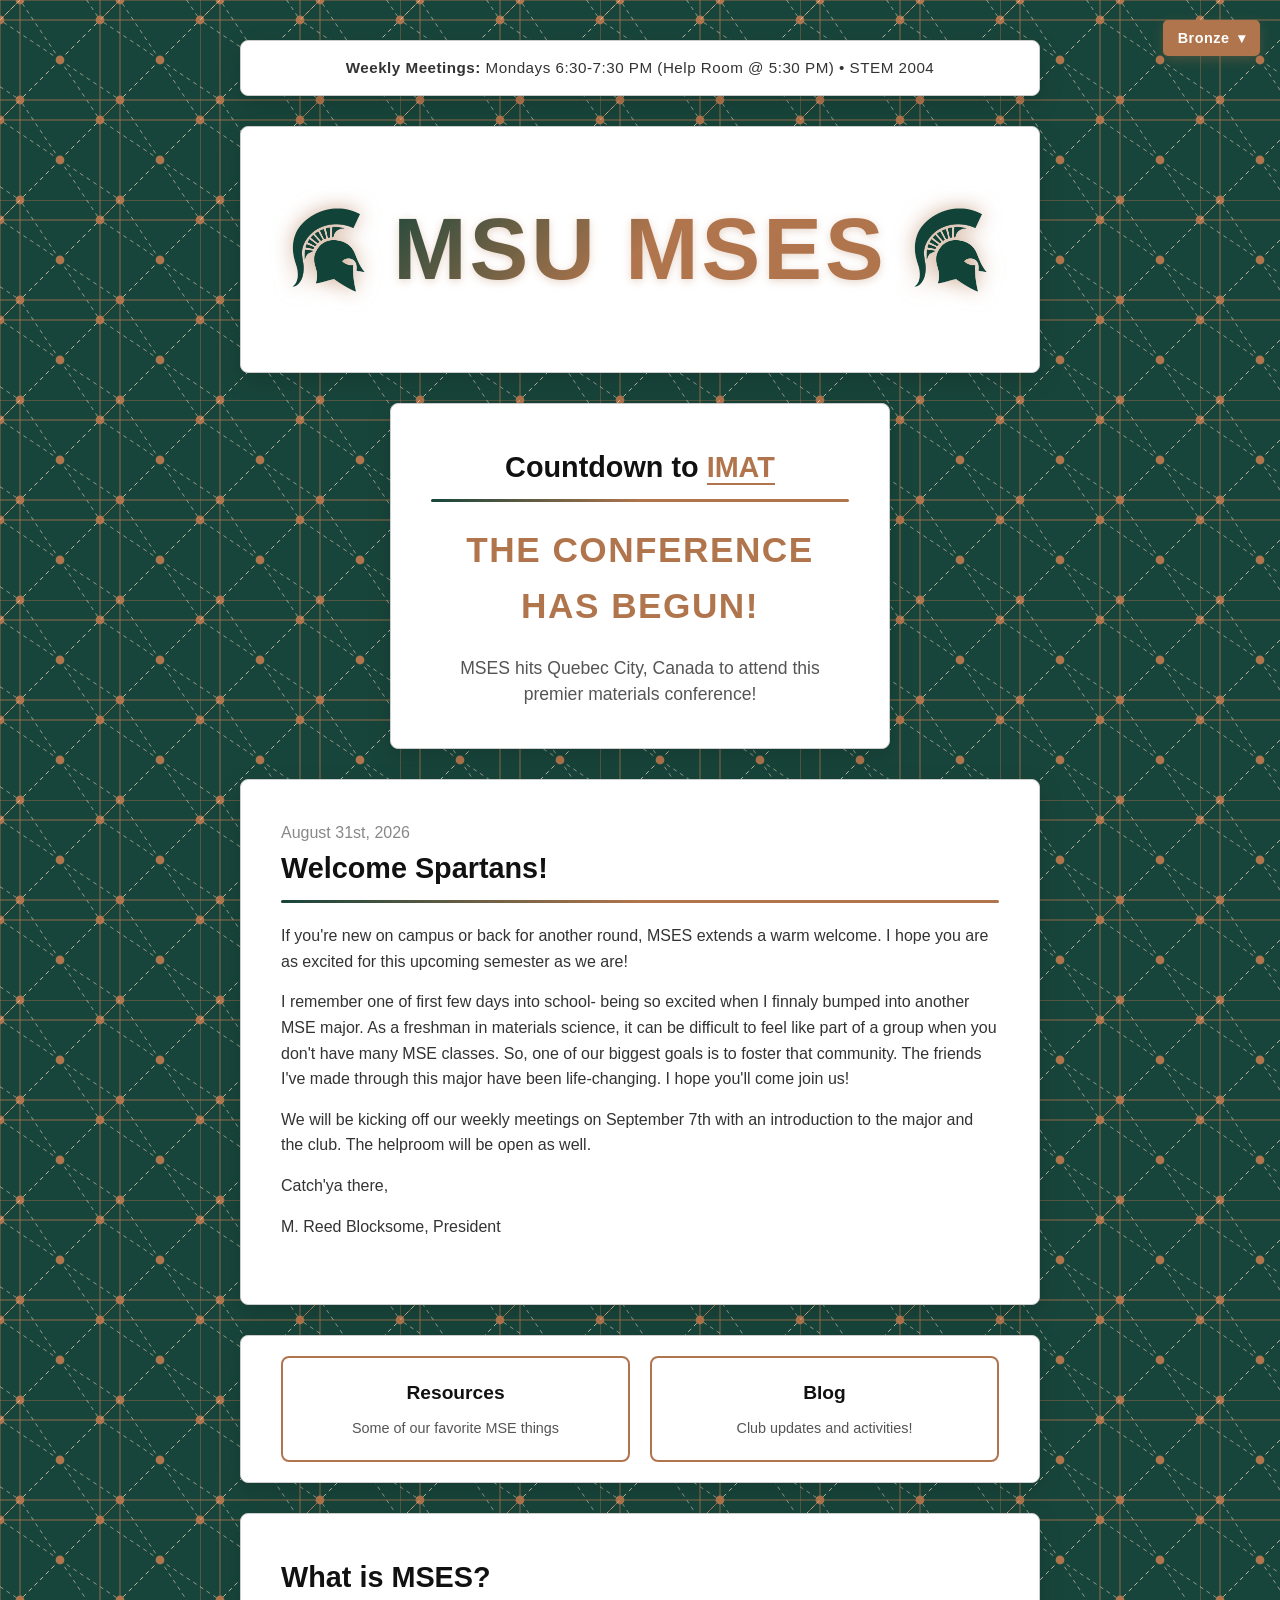
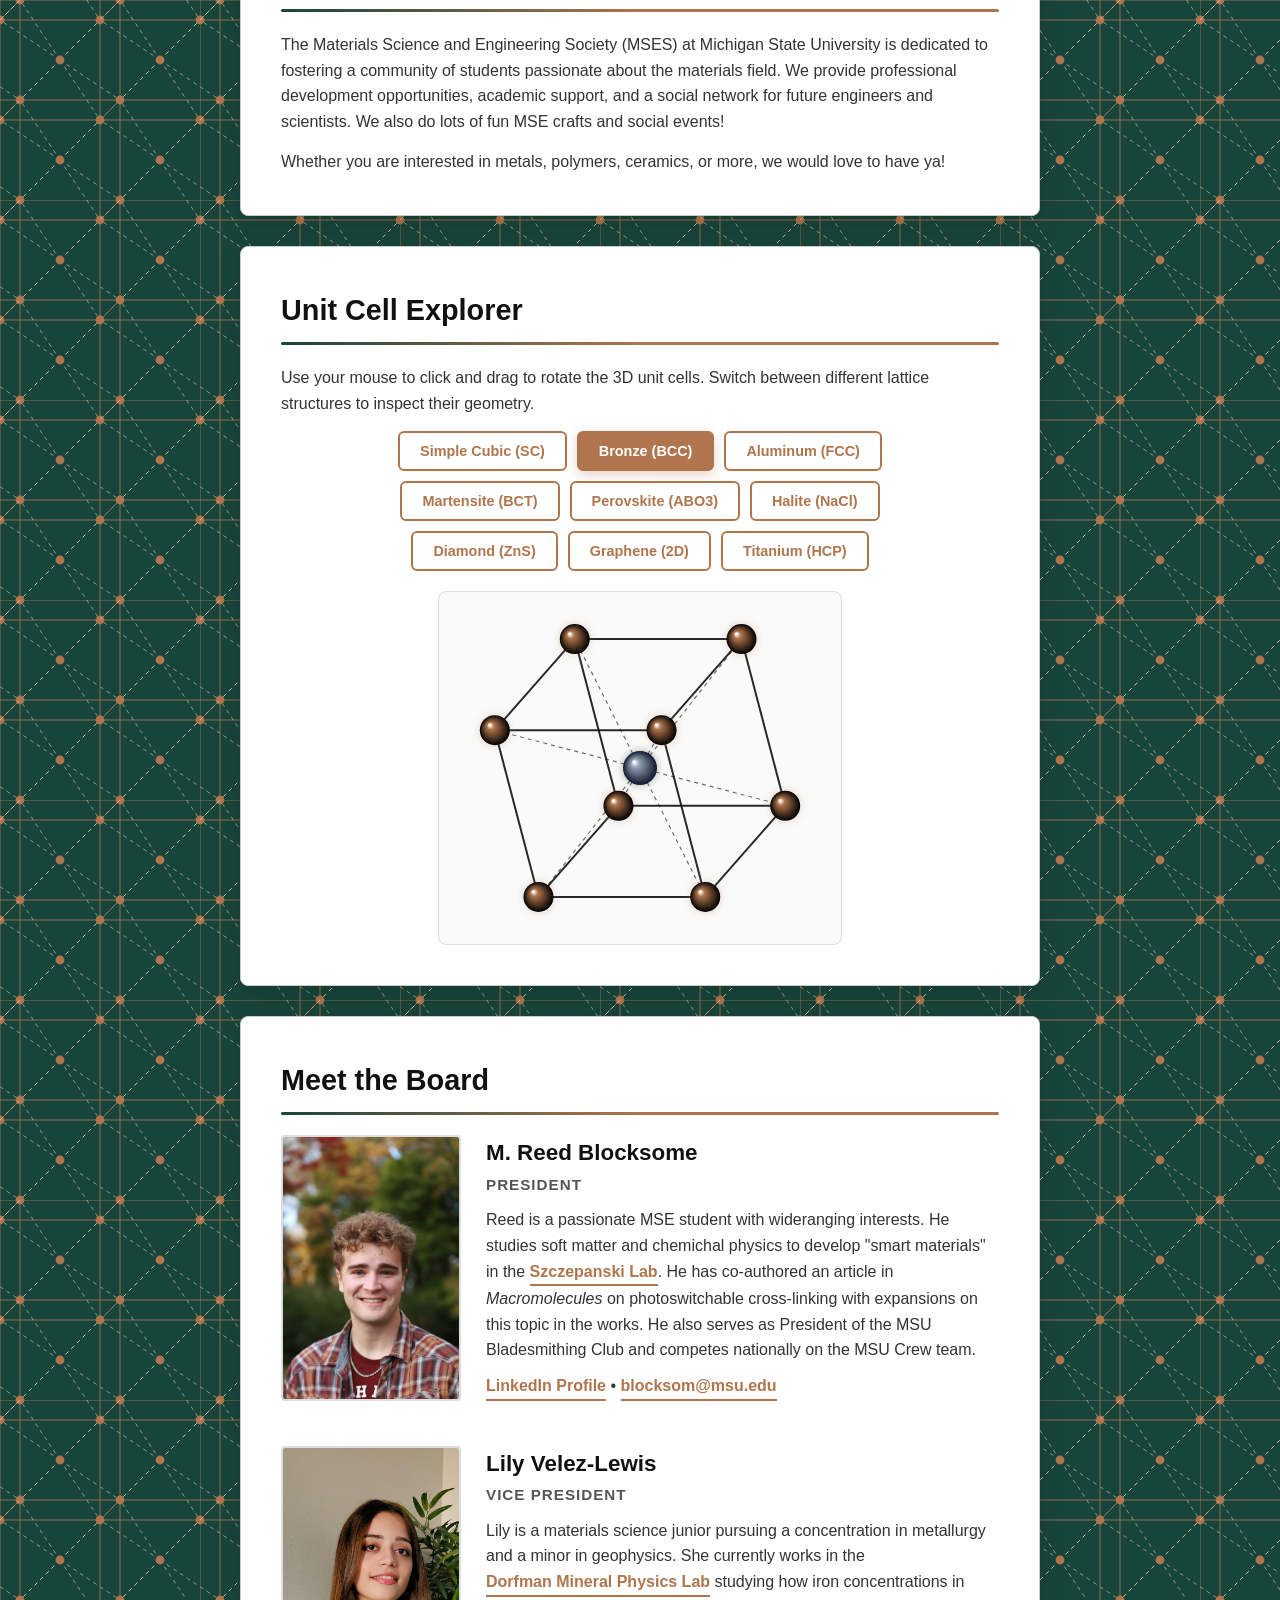
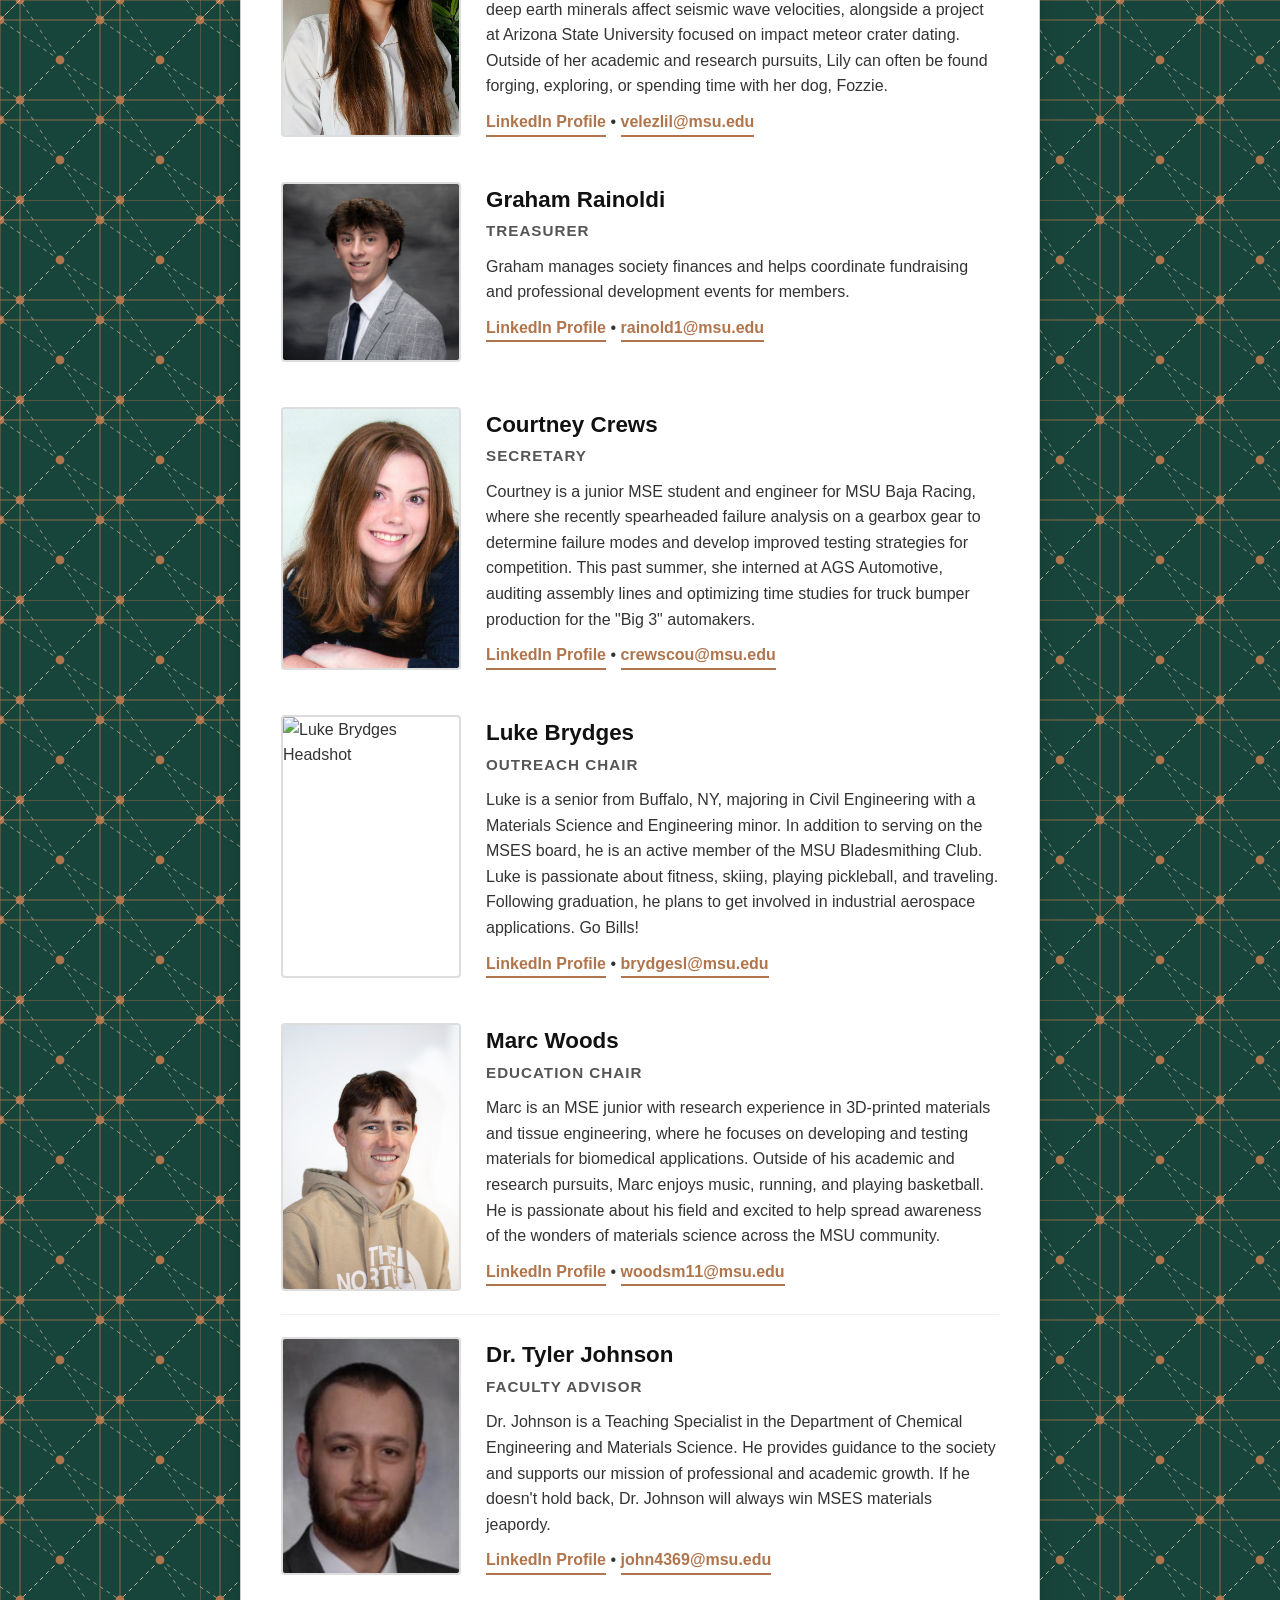
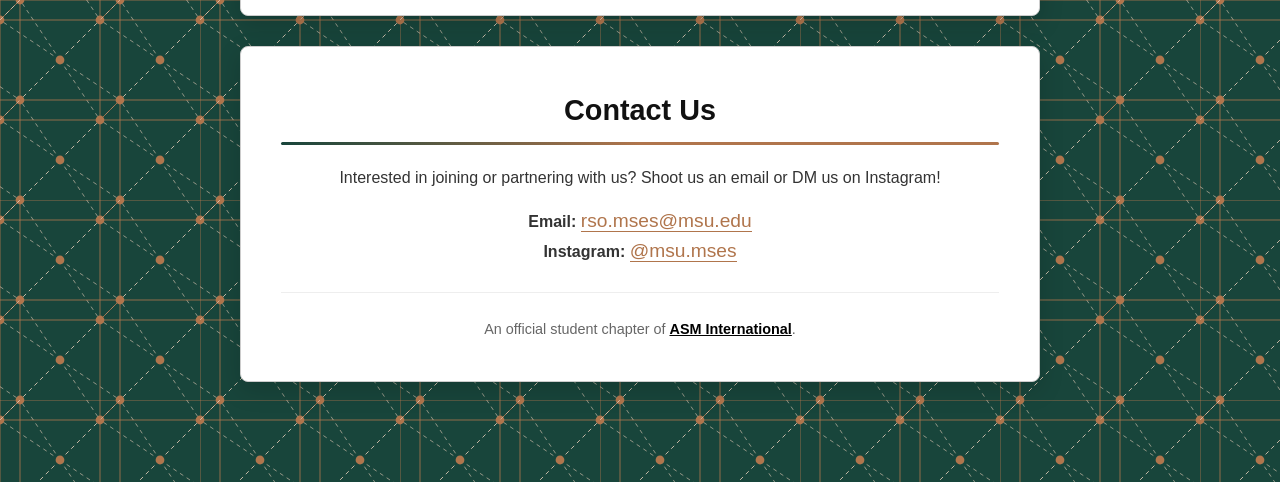
==== commit 66cf0199: "Finalize board profiles, HCP model, and 45px layout spacing" ====
--- a/index.html
+++ b/index.html
@@ -37,12 +37,10 @@
 
         <!-- Latest Blog Post Container -->
         <section id="recent-post-section" class="box" style="display: none;">
-            <h3>Latest from the Blog</h3>
             <div id="recent-post-content">
                 <!-- Content will be injected here -->
             </div>
             <div style="margin-top: 25px; text-align: right;">
-                <a href="blog.html" class="link">View Full Blog →</a>
             </div>
         </section>
 
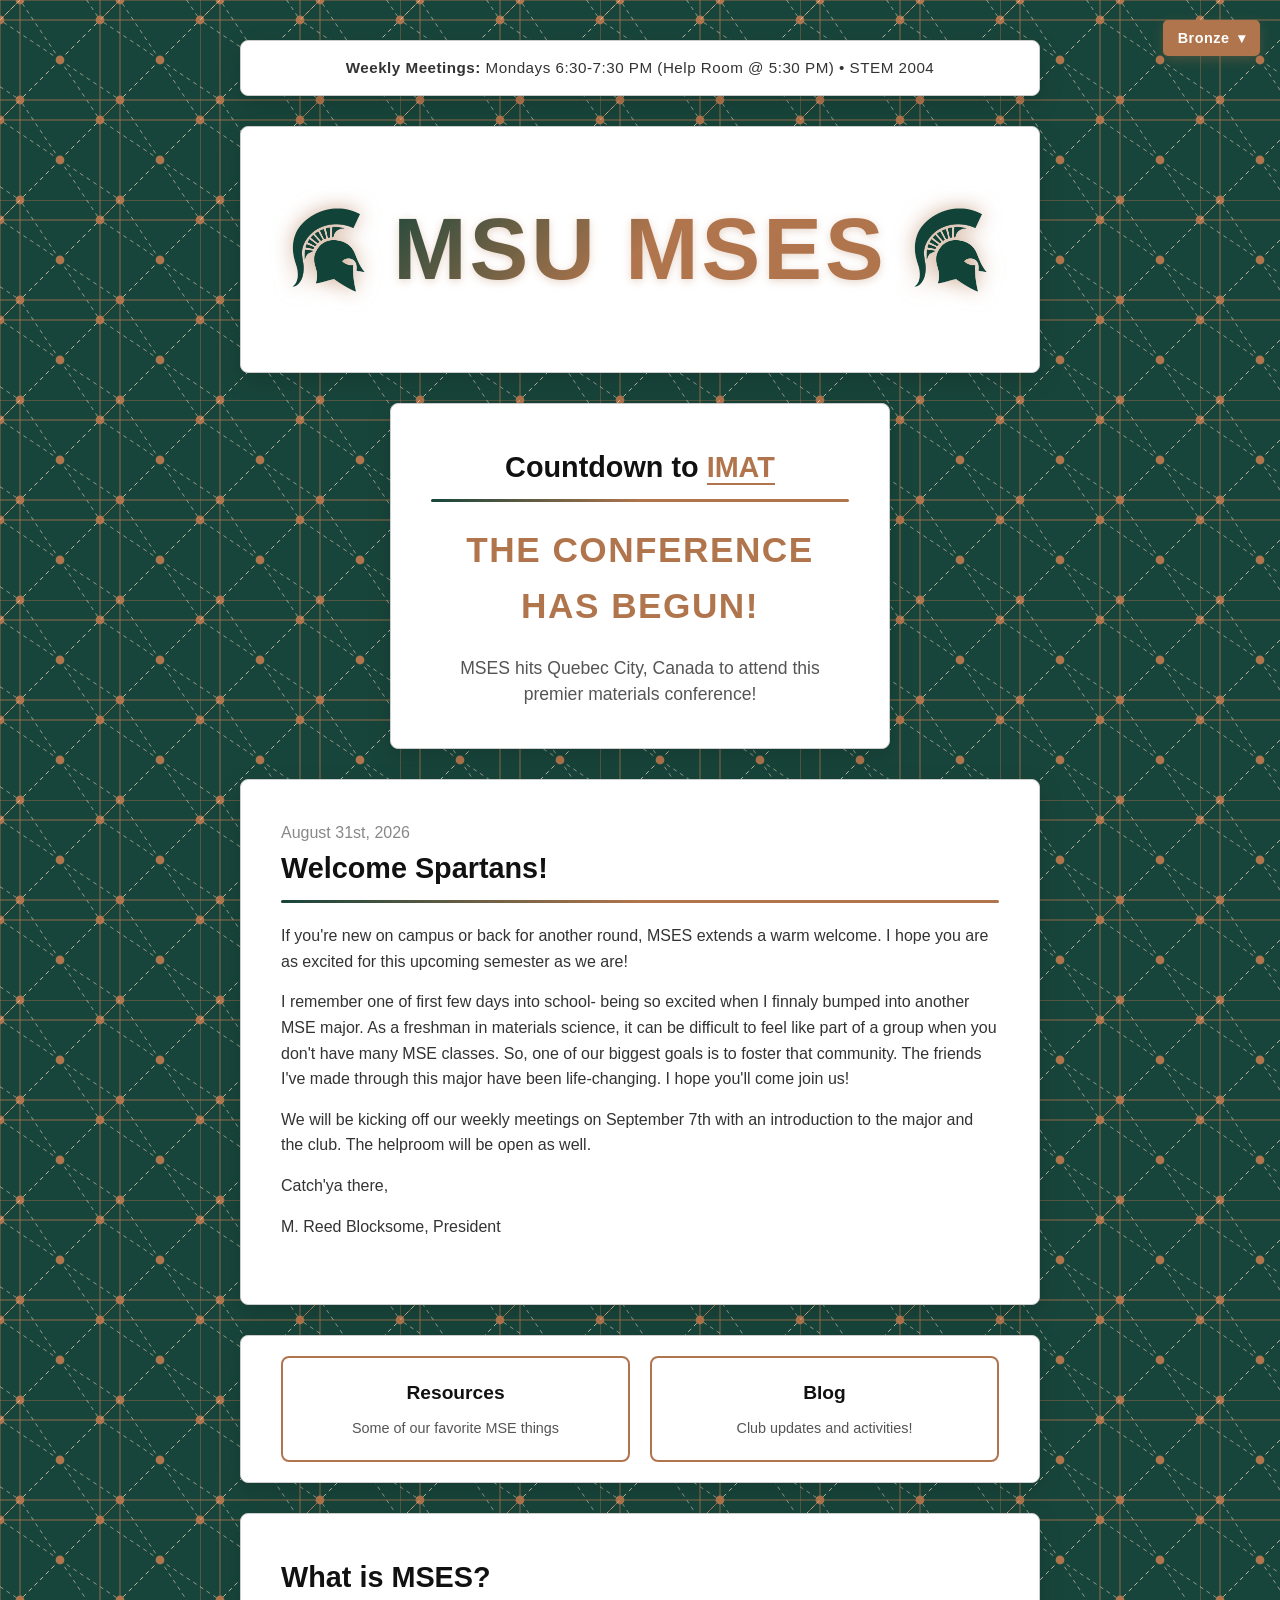
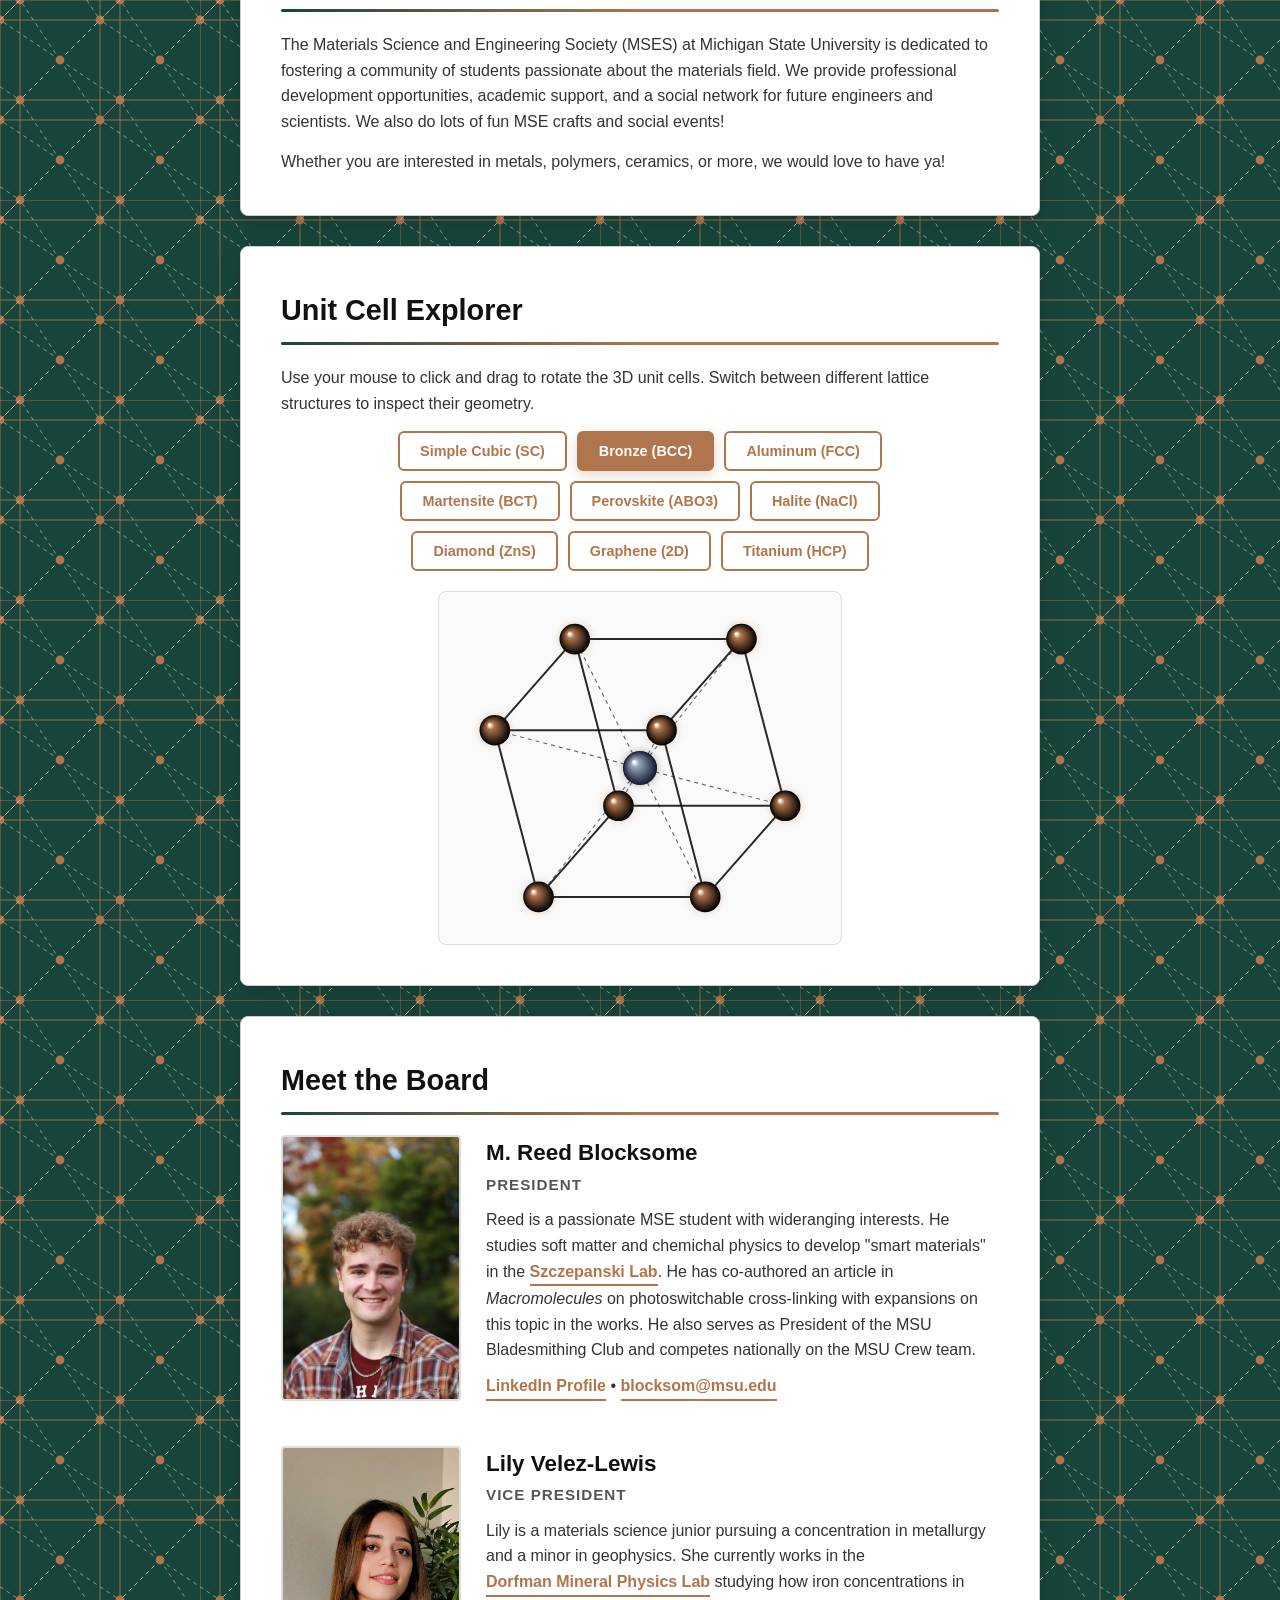
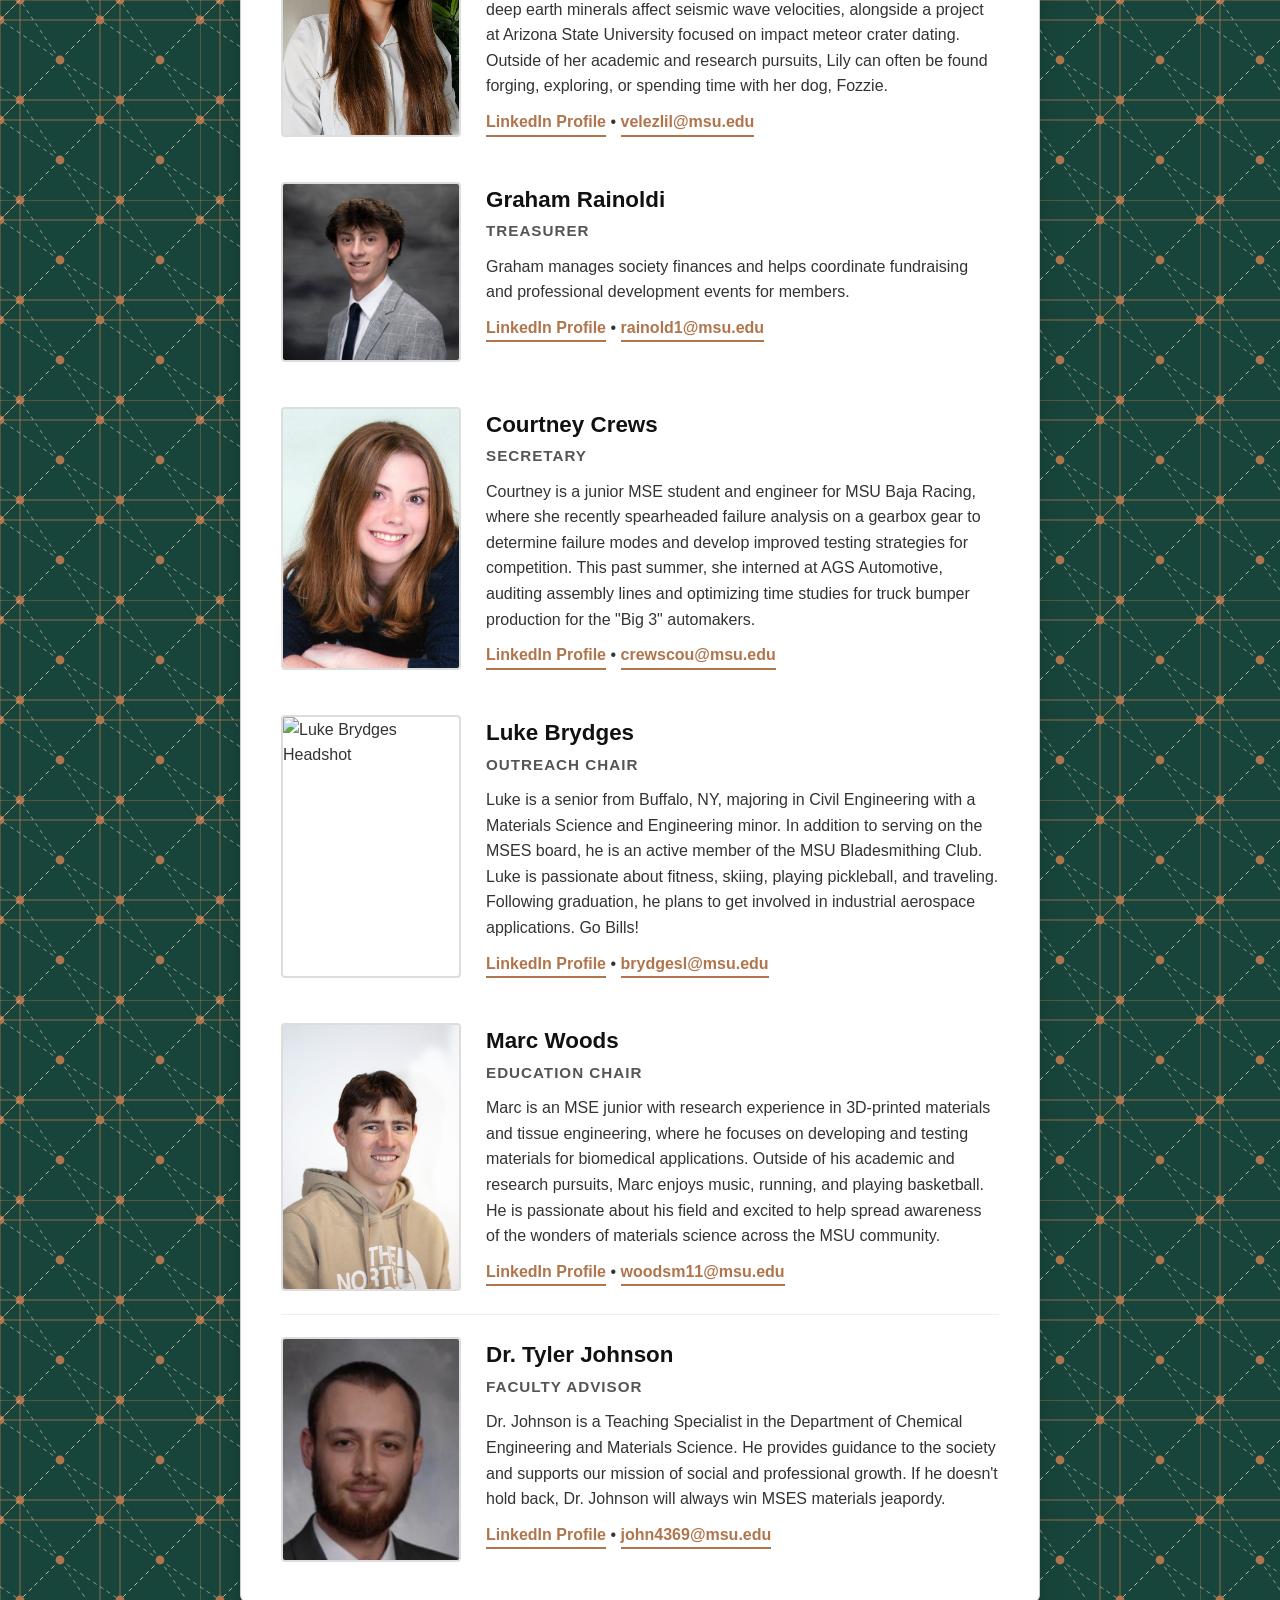
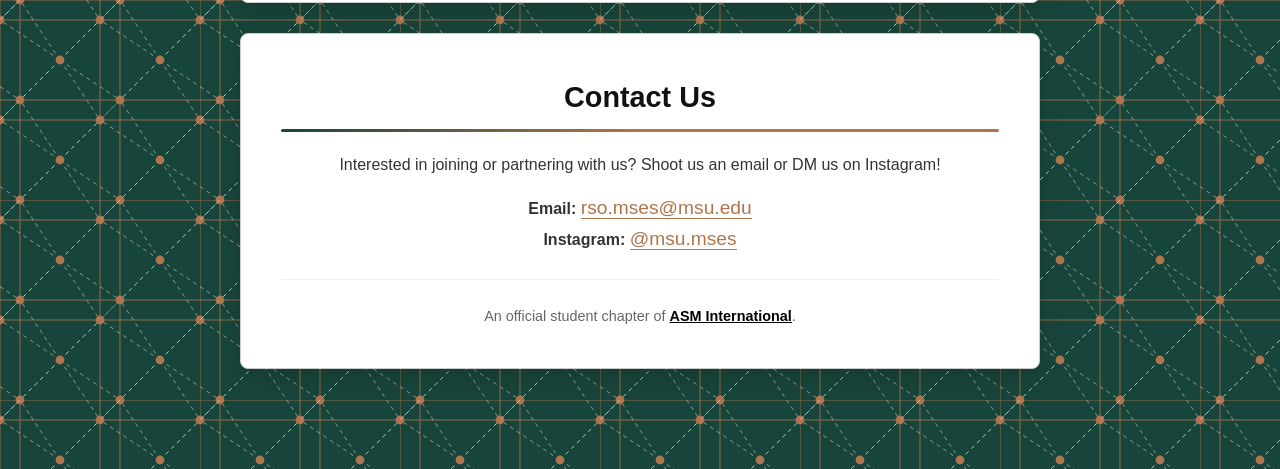
==== commit 7c1c5fd1: "Add MSES logo as favicon to all pages" ====
--- a/index.html
+++ b/index.html
@@ -4,6 +4,7 @@
     <meta charset="UTF-8">
     <meta name="viewport" content="width=device-width, initial-scale=1.0">
     <title>MSU MSES</title>
+    <link rel="icon" type="image/jpeg" href="images/mseslogo.jpg">
     <link rel="stylesheet" href="css/style.css?v=3.0">
 </head>
 <body>
@@ -186,7 +187,7 @@
                     <div class="member-details">
                         <h4>Dr. Tyler Johnson</h4>
                         <span class="position">Faculty Advisor</span>
-                        <p class="bio">Dr. Johnson is a Teaching Specialist in the Department of Chemical Engineering and Materials Science. He provides guidance to the society and supports our mission of professional and academic growth. If he doesn't hold back, Dr. Johnson will always win MSES materials jeapordy.</p>
+                        <p class="bio">Dr. Johnson is a Teaching Specialist in the Department of Chemical Engineering and Materials Science. He provides guidance to the society and supports our mission of social and professional growth. If he doesn't hold back, Dr. Johnson will always win MSES materials jeapordy.</p>
                         <div class="member-links">
                             <a href="https://www.linkedin.com/in/tyler-johnson-35a23a257/" target="_blank" class="link">LinkedIn Profile</a> &bull; 
                             <a href="mailto:john4369@msu.edu" class="link">john4369@msu.edu</a>
--- a/css/style.css
+++ b/css/style.css
@@ -218,19 +218,6 @@
     transition: filter 0.4s ease;
 }
 
-@media (max-width: 600px) {
-    .title-with-logos {
-        gap: 10px;
-    }
-    .title-logo {
-        height: 3rem;
-        filter: drop-shadow(0 0 6px var(--helmet-glow));
-    }
-    h1.title-with-logos {
-        font-size: 3rem;
-    }
-}
-
 h2 {
     font-size: 1.2rem;
     font-weight: 400;
@@ -271,13 +258,16 @@
 .header-box {
     text-align: center;
     padding: 60px 40px;
-    width: 550px; /* Snug identical fit for subpage headers */
-    max-width: 100%;
+    width: fit-content;
+    min-width: 320px;
+    max-width: 90%;
+    margin: 0 auto;
 }
 
 .header-box:has(.title-with-logos) {
     padding: 52px 40px;
     width: 100%; /* Keep homepage header full-width */
+    max-width: 100%;
 }
 
 /* Board Section Styling */
@@ -320,21 +310,6 @@
     border-radius: 4px;
     border: 2px solid #ddd;
     flex-shrink: 0;
-}
-
-@media (max-width: 650px) {
-    .member {
-        display: flex;
-        flex-direction: column;
-        align-items: center;
-        text-align: center;
-        gap: 15px;
-    }
-    .member-headshot {
-        width: 180px;
-        height: 180px;
-        aspect-ratio: 1/1;
-    }
 }
 
 .member-details {
@@ -550,3 +525,84 @@
     opacity: 1;
 }
 
+/* ==========================================
+   MOBILE RESPONSIVE OVERRIDES (iPhone/Small Windows)
+   ========================================== */
+@media (max-width: 650px) {
+    body {
+        padding: 15px 10px 80px 10px; /* Slimmer margins */
+    }
+
+    .container {
+        gap: 20px;
+    }
+
+    /* 1. Universal Box Compression */
+    .box {
+        padding: 25px 18px; /* More room for text content */
+    }
+
+    /* 2. One-Line Branding Header */
+    h1.title-with-logos {
+        font-size: 2.1rem !important; /* Forces one-line fit on iPhone 13/14/15 */
+        gap: 10px !important;
+        letter-spacing: 1px;
+    }
+    .title-logo {
+        height: 2.2rem !important;
+    }
+
+    /* 3. Fluid Subpage Headers */
+    .header-box {
+        width: 95% !important;
+        padding: 25px 15px !important;
+    }
+
+    h1 { font-size: 1.8rem; }
+    h2 { font-size: 1rem; }
+    h3 { font-size: 1.5rem; }
+
+    /* 4. Better Button Tapping Experience */
+    .quick-links-container {
+        flex-direction: column;
+        gap: 12px;
+        width: 100%;
+    }
+    .quick-link {
+        width: 100%;
+        padding: 15px;
+    }
+
+    /* 5. Unit Cell Explorer Optimization */
+    .explorer-controls {
+        gap: 6px;
+        justify-content: center;
+    }
+    .explorer-btn {
+        padding: 8px 10px;
+        font-size: 0.75rem;
+    }
+    #crystal-canvas {
+        height: 250px; /* Slimmer for mobile viewports */
+    }
+
+    /* 6. Board Member Mobile Styling */
+    .member {
+        display: flex;
+        flex-direction: column;
+        align-items: center;
+        text-align: center;
+        gap: 15px;
+    }
+    .member-headshot {
+        width: 160px;
+        height: 160px;
+        aspect-ratio: 1/1;
+    }
+
+    /* 7. Prevent Countdown Wrapping */
+    .countdown-box #countdown {
+        font-size: 1.5rem;
+        letter-spacing: 0.5px;
+    }
+}
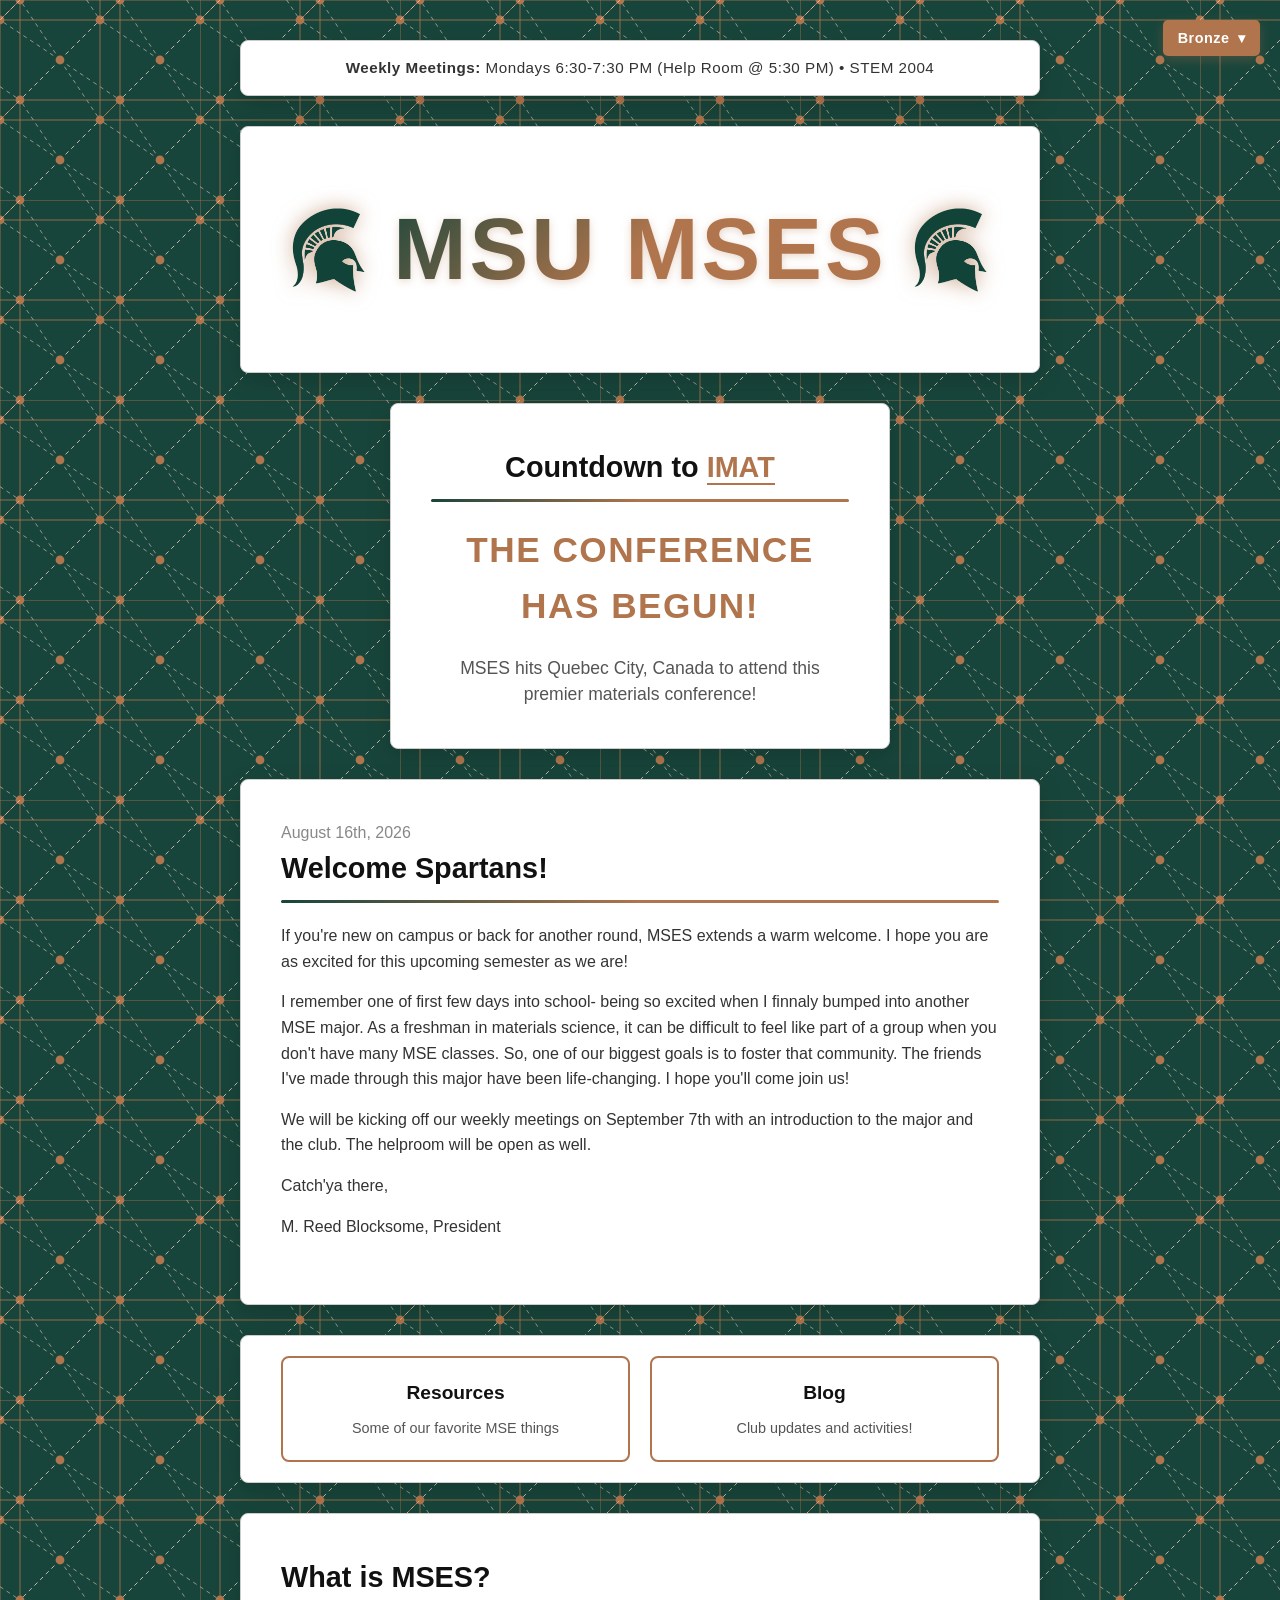
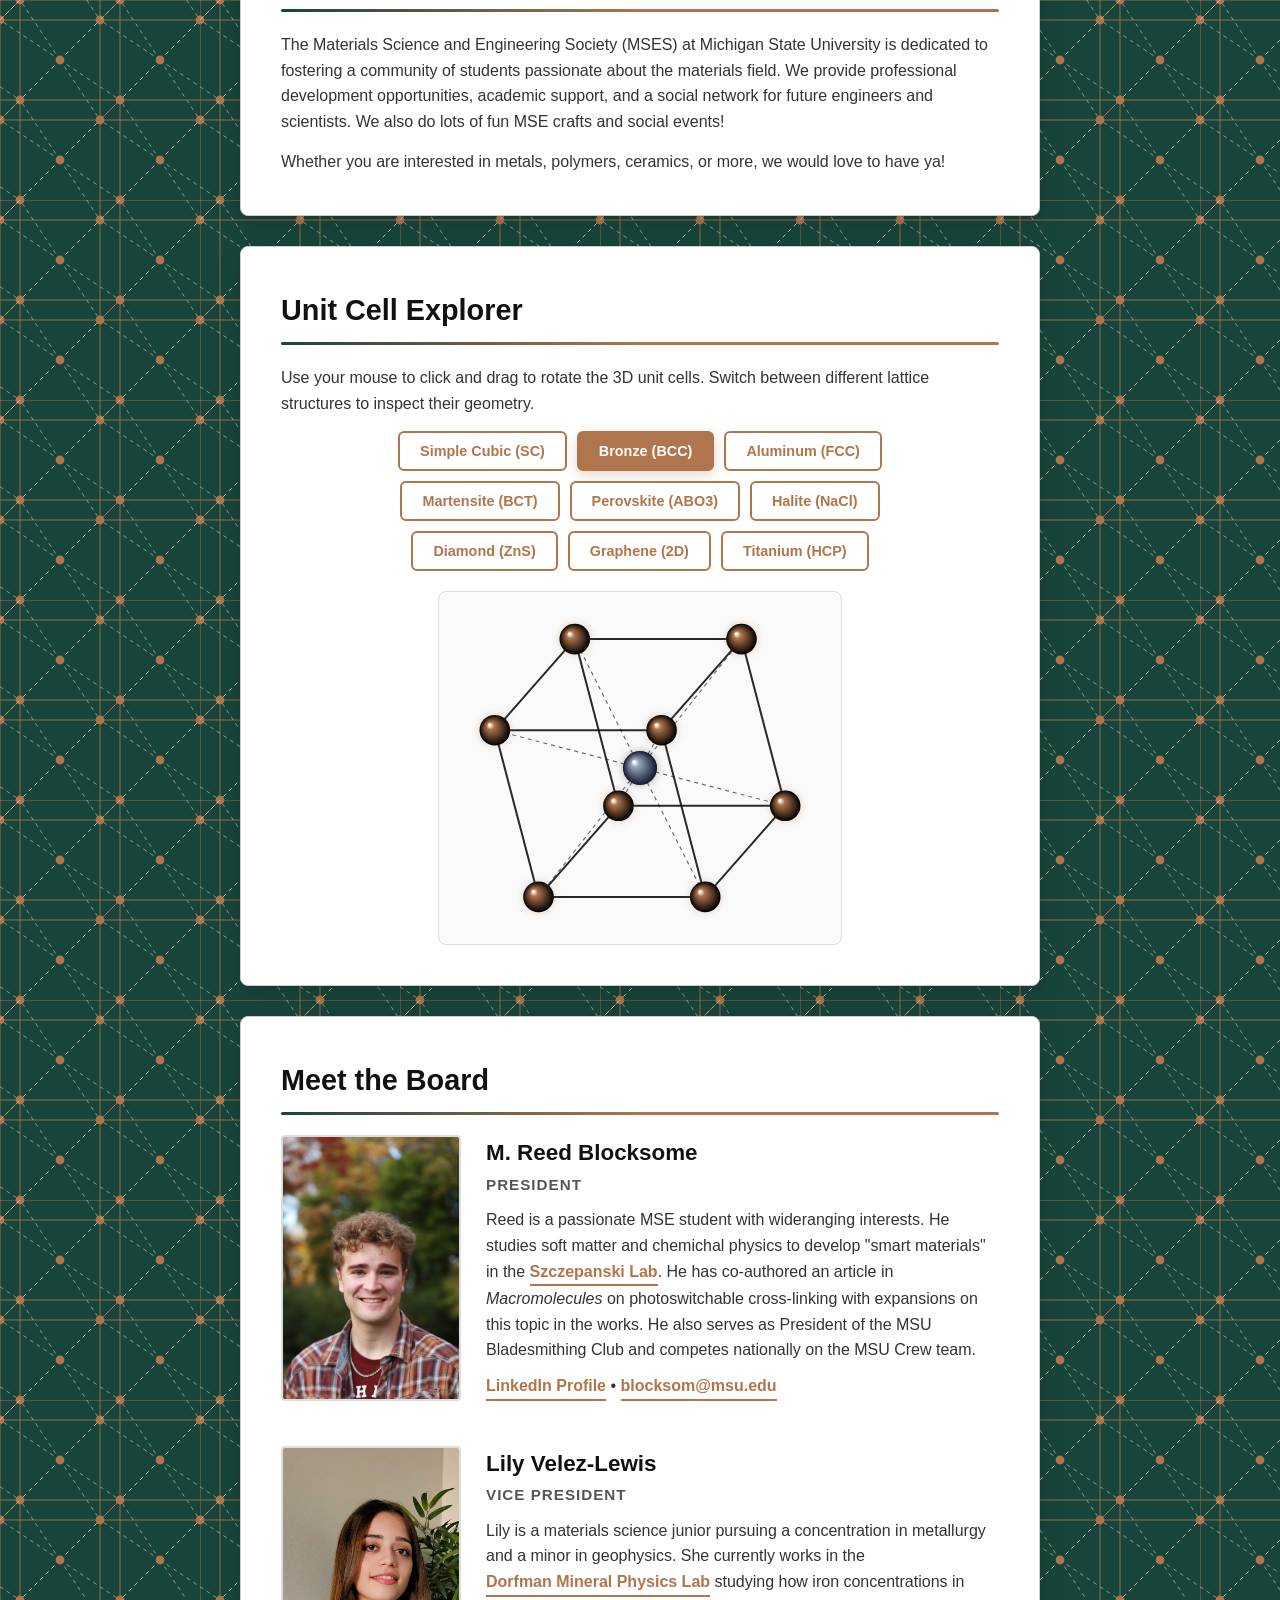
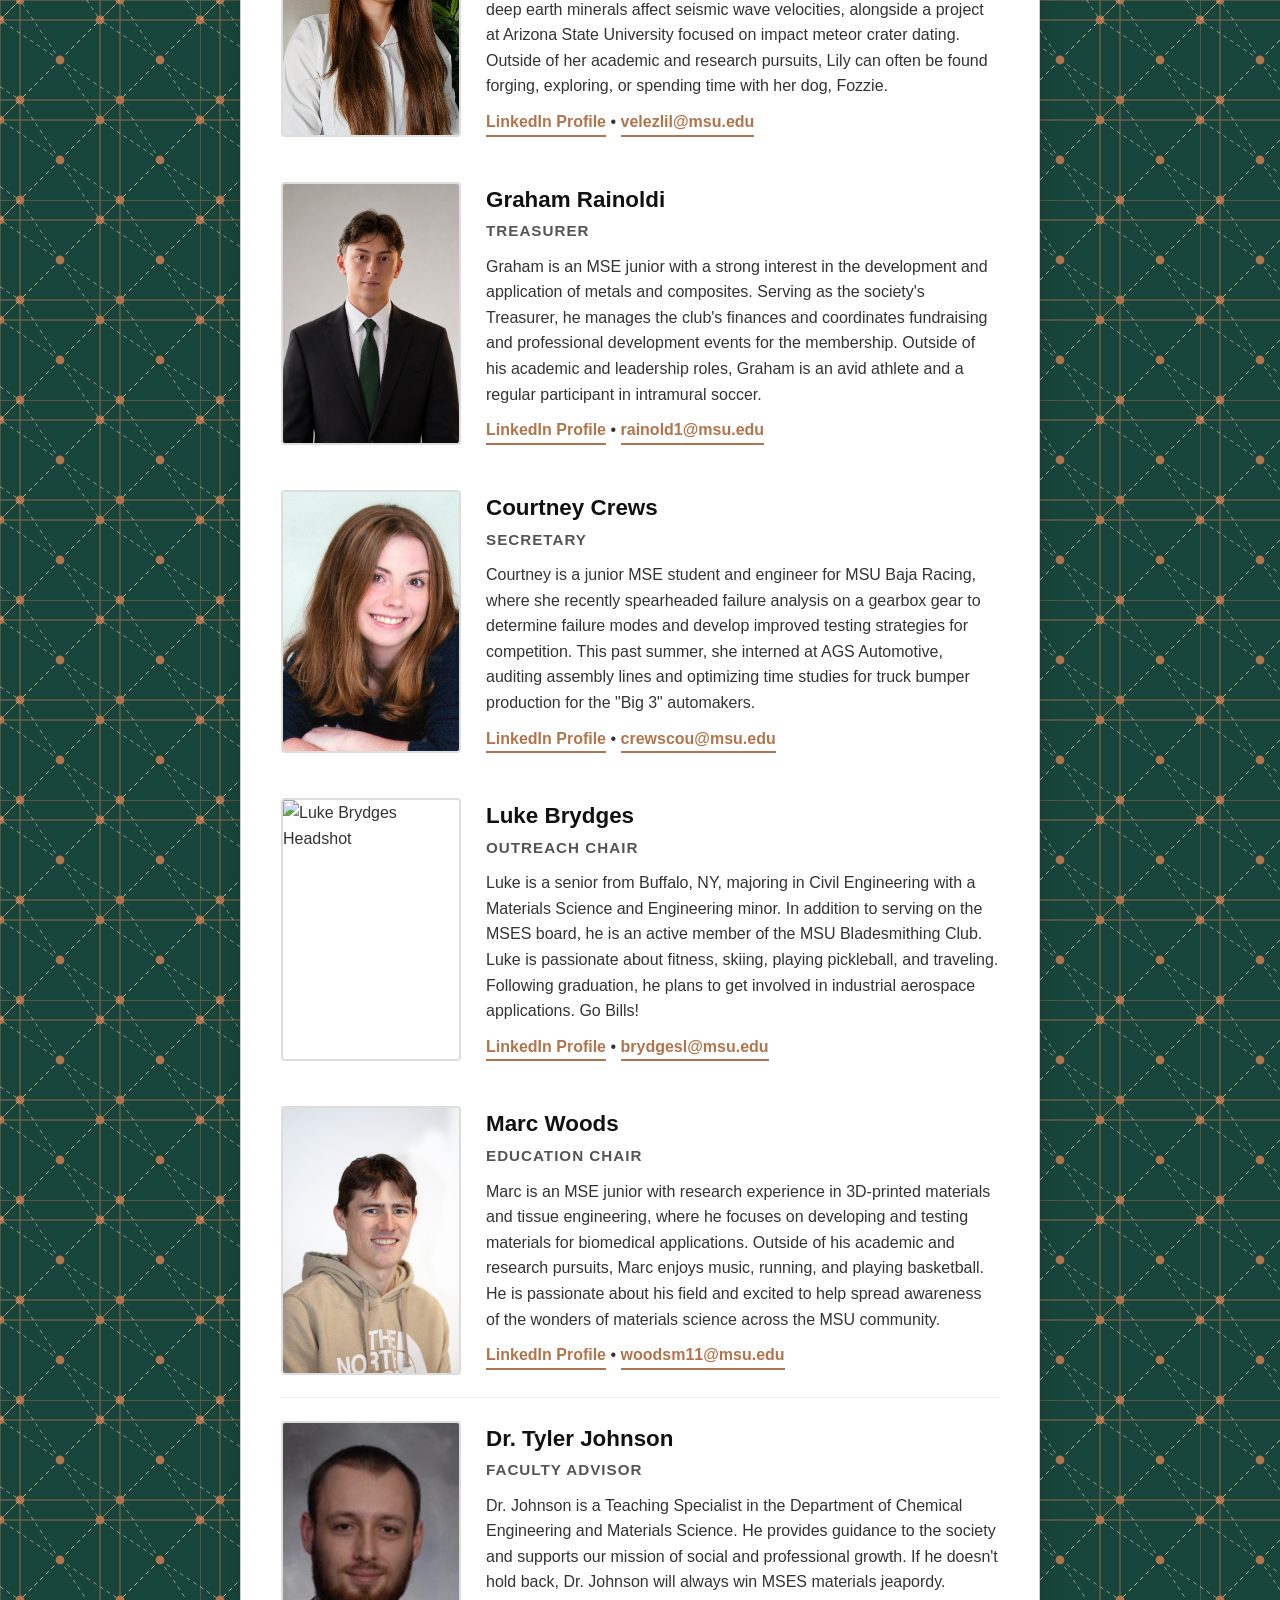
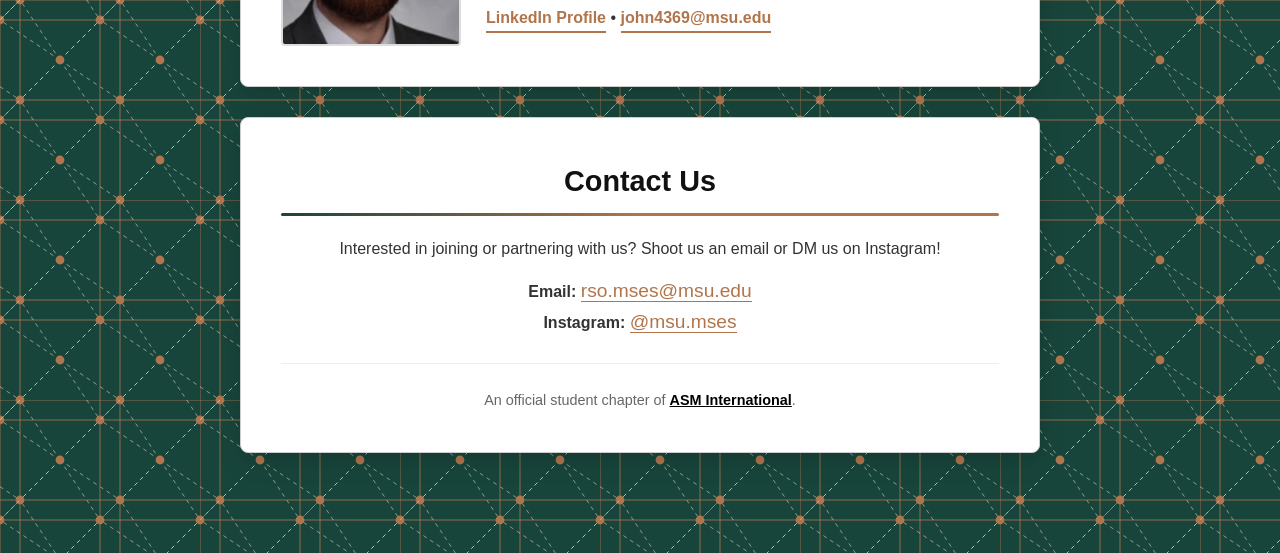
==== commit 0e0542b8: "Update Graham Rainoldi bio and fix headshot path" ====
--- a/index.html
+++ b/index.html
@@ -125,11 +125,11 @@
 
                 <!-- Treasurer -->
                 <div class="member">
-                    <img src="images/grahamheadshot.jpg" alt="Graham Rainoldi Headshot" class="member-headshot">
+                    <img src="images/grahamheadshot.jpeg" alt="Graham Rainoldi Headshot" class="member-headshot">
                     <div class="member-details">
                         <h4>Graham Rainoldi</h4>
                         <span class="position">Treasurer</span>
-                        <p class="bio">Graham manages society finances and helps coordinate fundraising and professional development events for members.</p>
+                        <p class="bio">Graham is an MSE junior with a strong interest in the development and application of metals and composites. Serving as the society's Treasurer, he manages the club's finances and coordinates fundraising and professional development events for the membership. Outside of his academic and leadership roles, Graham is an avid athlete and a regular participant in intramural soccer.</p>
                         <div class="member-links">
                             <a href="https://www.linkedin.com/in/graham-rainoldi/" target="_blank" class="link">LinkedIn Profile</a> &bull; 
                             <a href="mailto:rainold1@msu.edu" class="link">rainold1@msu.edu</a>
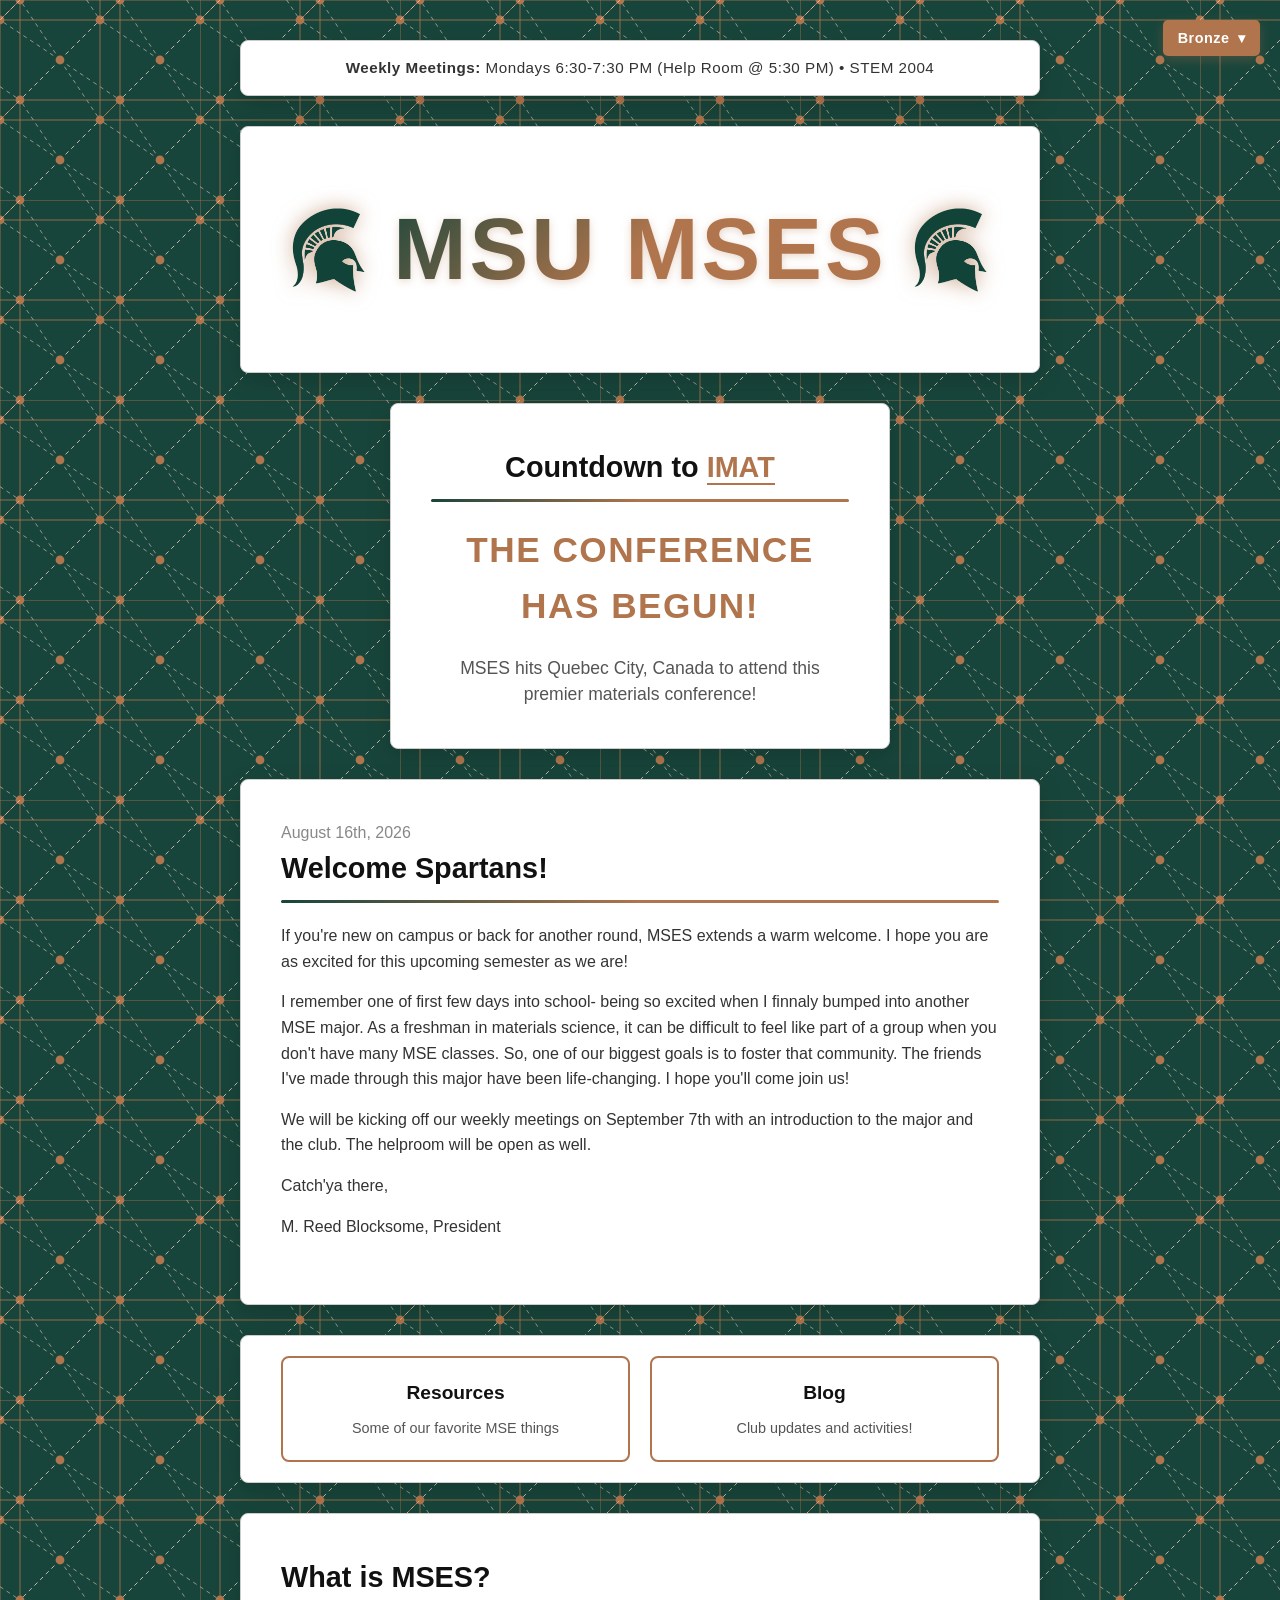
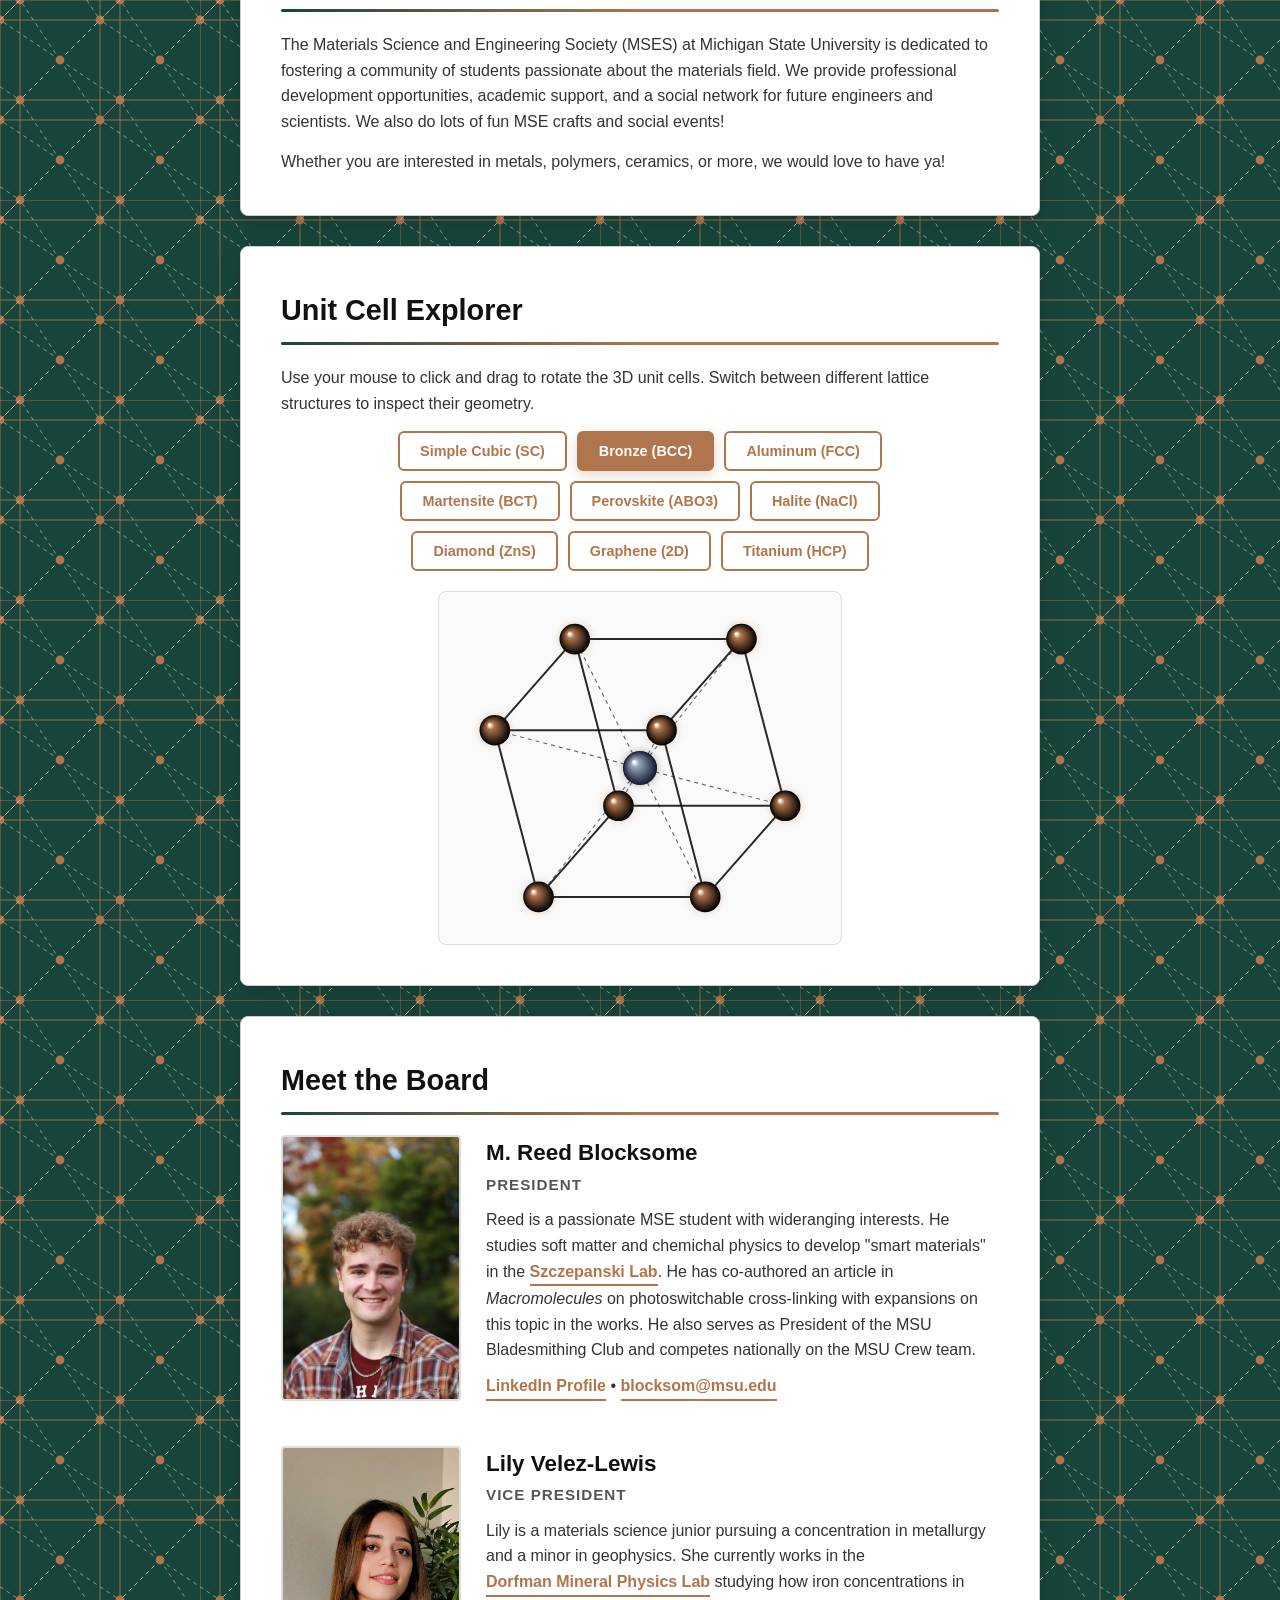
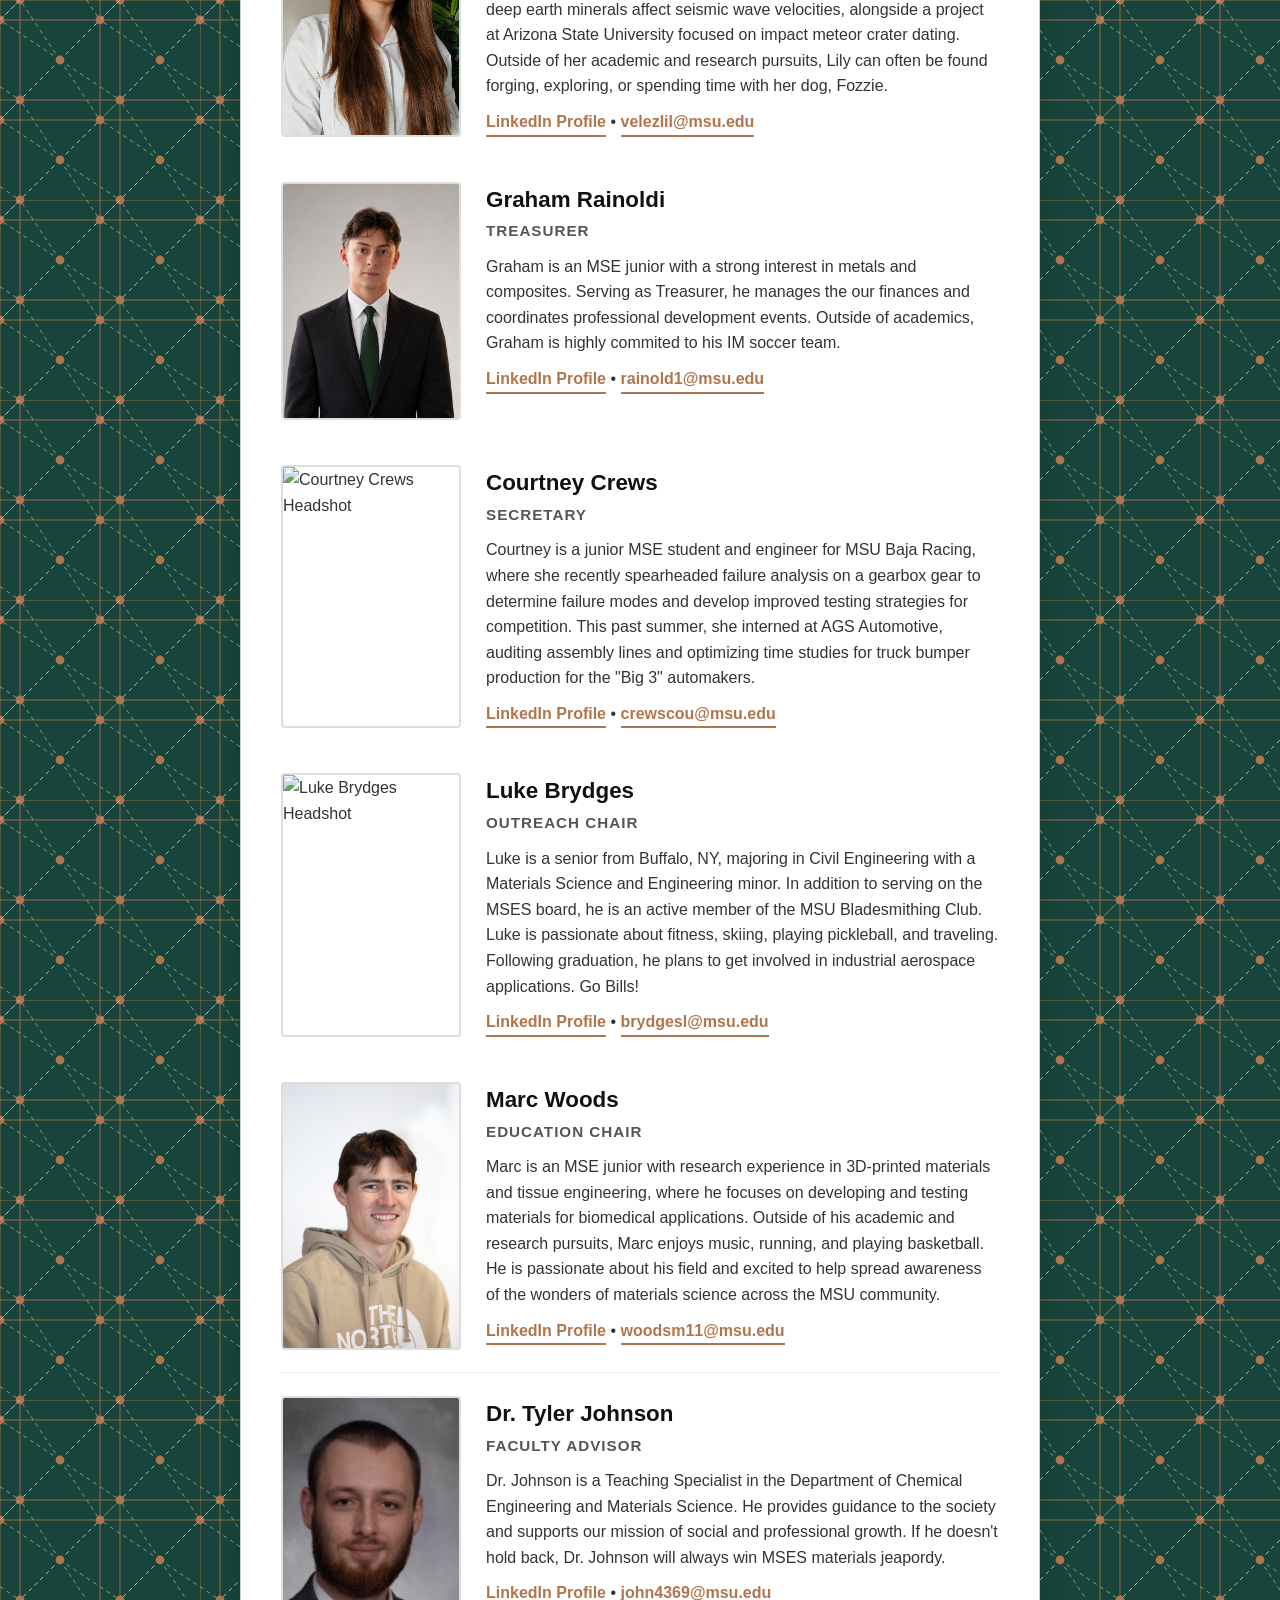
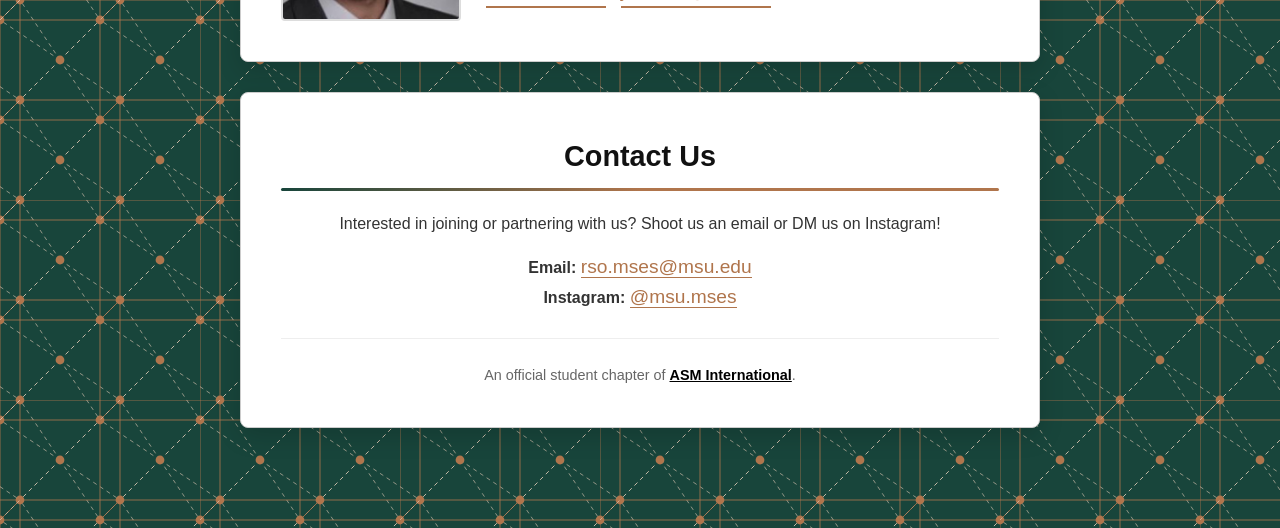
==== commit 68890b1a: "Update Courtney Crews headshot path" ====
--- a/index.html
+++ b/index.html
@@ -129,7 +129,7 @@
                     <div class="member-details">
                         <h4>Graham Rainoldi</h4>
                         <span class="position">Treasurer</span>
-                        <p class="bio">Graham is an MSE junior with a strong interest in the development and application of metals and composites. Serving as the society's Treasurer, he manages the club's finances and coordinates fundraising and professional development events for the membership. Outside of his academic and leadership roles, Graham is an avid athlete and a regular participant in intramural soccer.</p>
+                        <p class="bio">Graham is an MSE junior with a strong interest in metals and composites. Serving as Treasurer, he manages the our finances and coordinates professional development events. Outside of academics, Graham is highly commited to his IM soccer team.</p>
                         <div class="member-links">
                             <a href="https://www.linkedin.com/in/graham-rainoldi/" target="_blank" class="link">LinkedIn Profile</a> &bull; 
                             <a href="mailto:rainold1@msu.edu" class="link">rainold1@msu.edu</a>
@@ -139,7 +139,7 @@
 
                 <!-- Secretary -->
                 <div class="member">
-                    <img src="images/courtneyheadshot.jpg" alt="Courtney Crews Headshot" class="member-headshot">
+                    <img src="images/courtneyheadshot.jpeg" alt="Courtney Crews Headshot" class="member-headshot">
                     <div class="member-details">
                         <h4>Courtney Crews</h4>
                         <span class="position">Secretary</span>
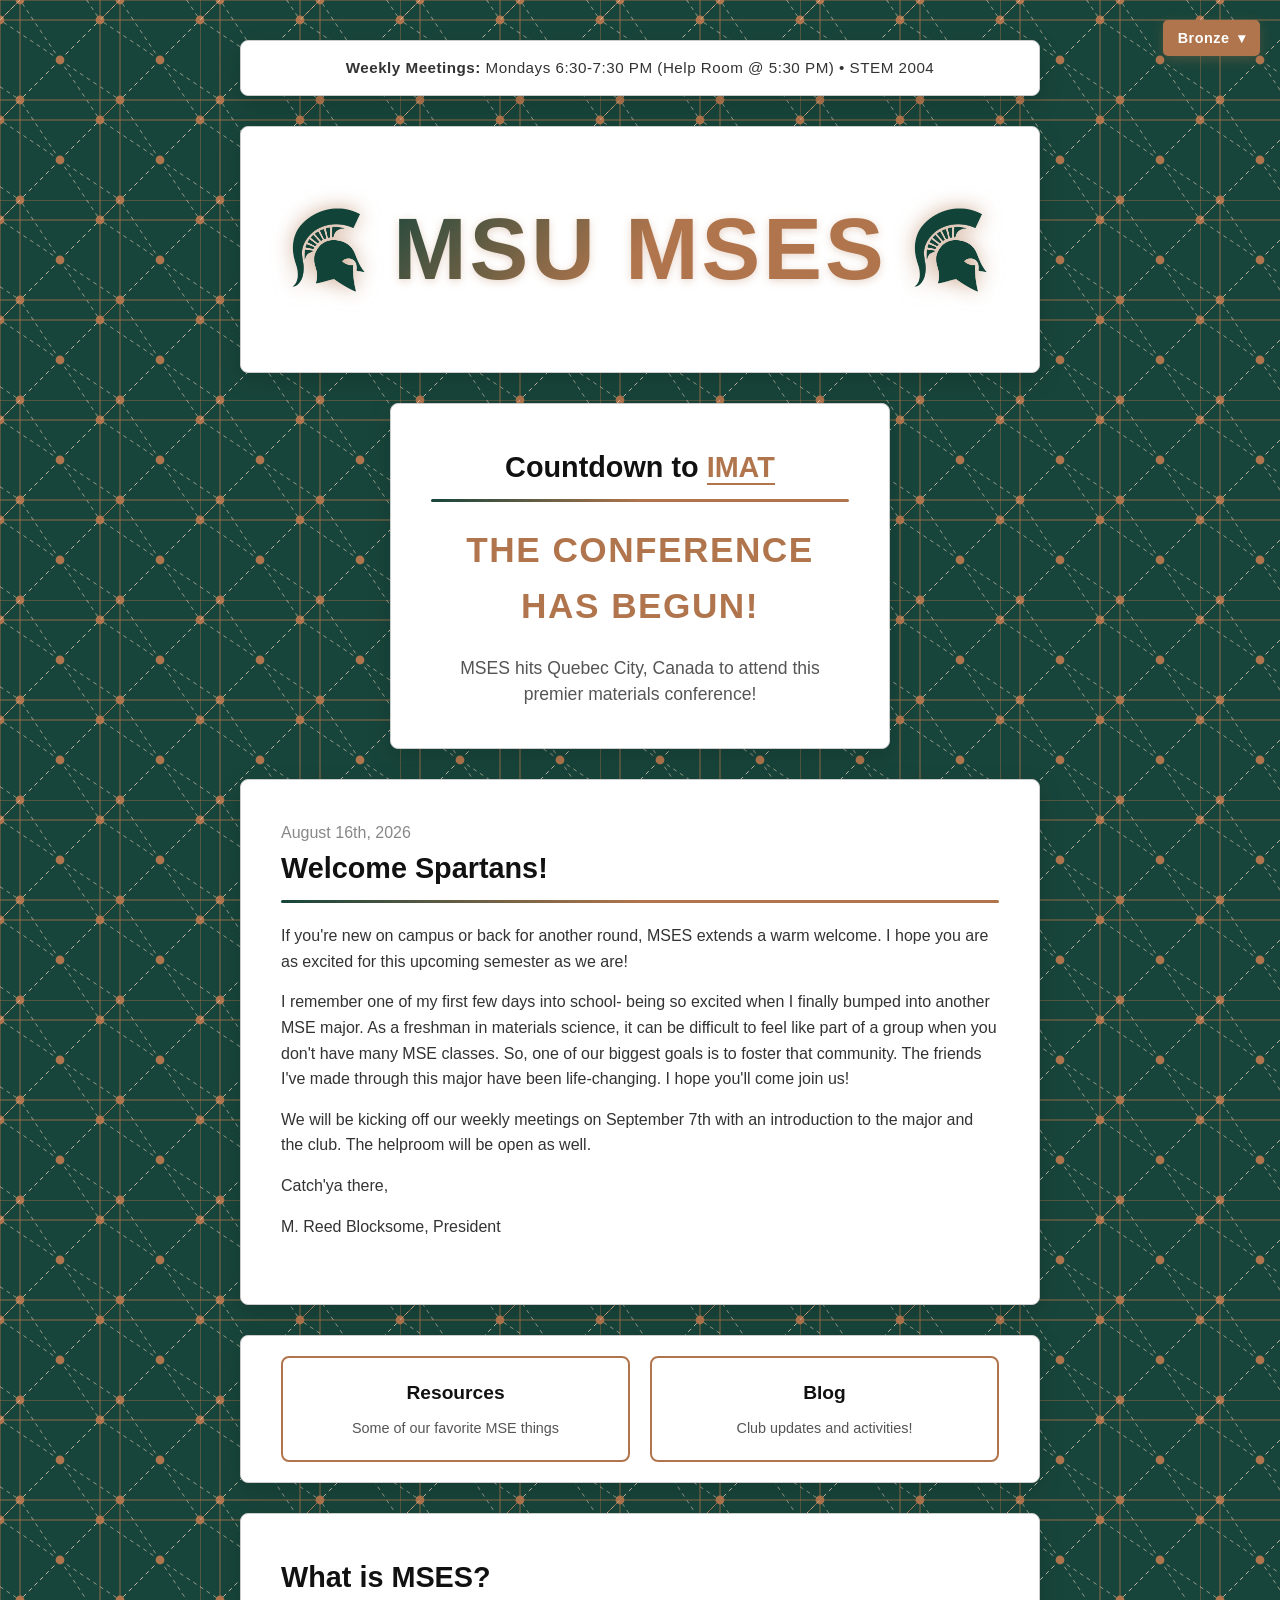
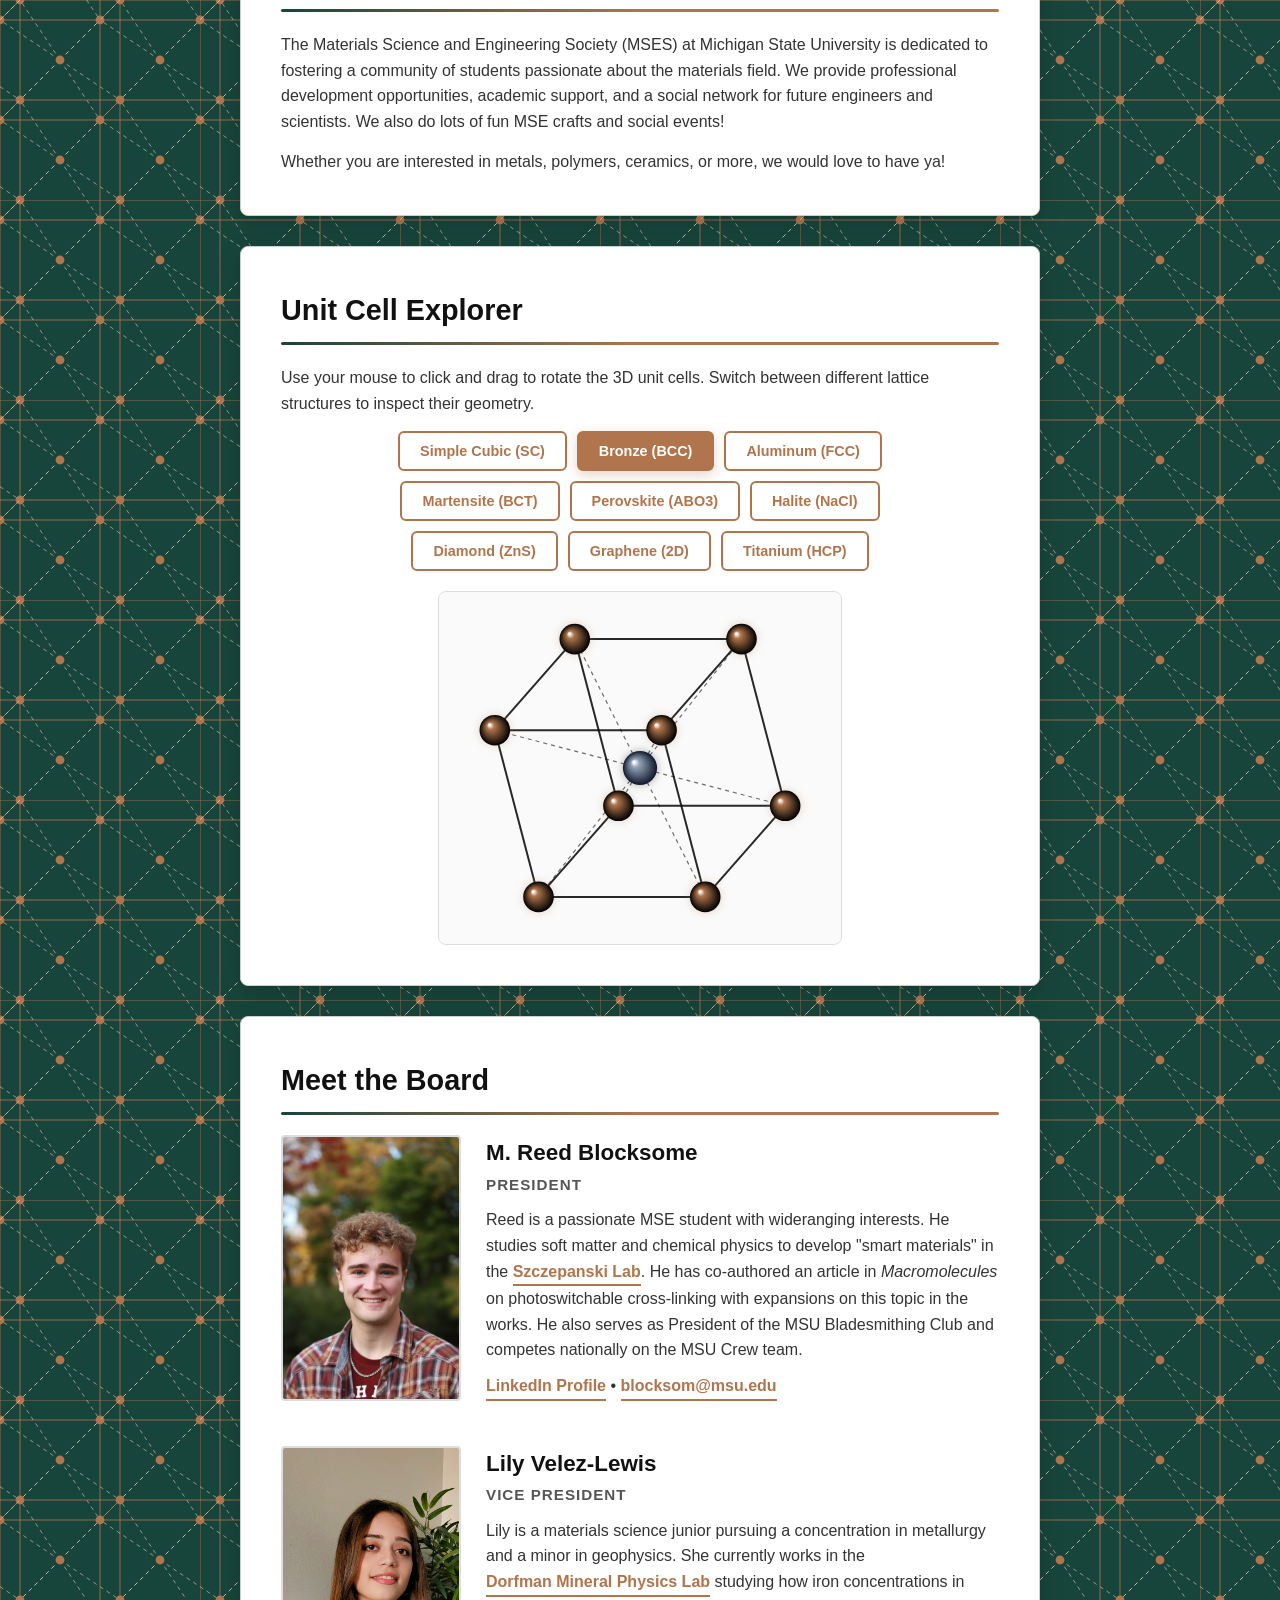
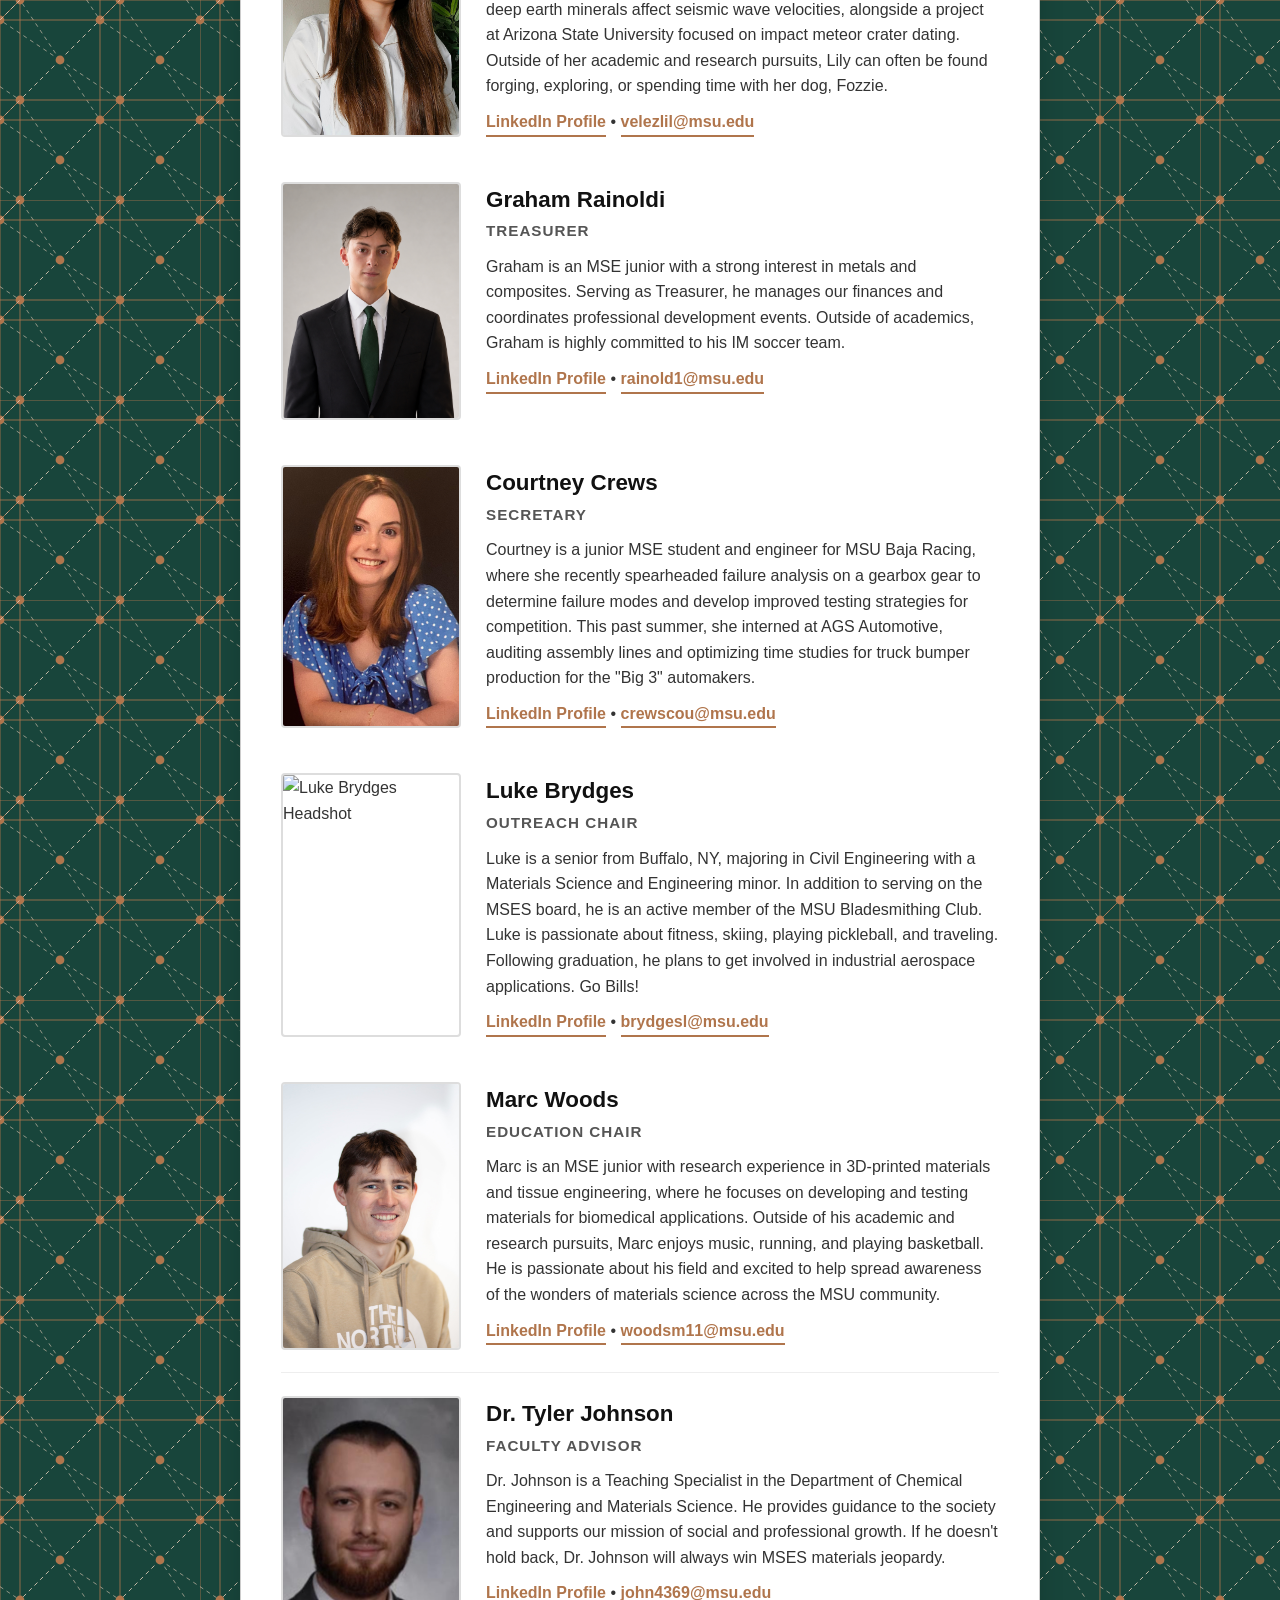
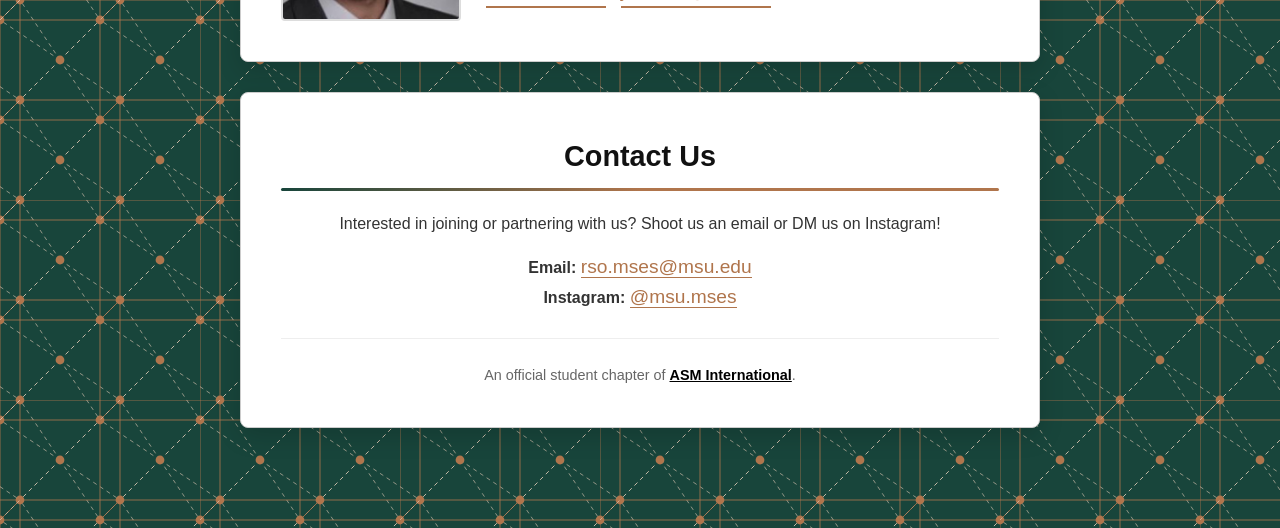
==== commit 88f596de: "Fix spelling and grammar errors across index and blog pages" ====
--- a/index.html
+++ b/index.html
@@ -101,7 +101,7 @@
                     <div class="member-details">
                         <h4>M. Reed Blocksome</h4>
                         <span class="position">President</span>
-                        <p class="bio">Reed is a passionate MSE student with wideranging interests. He studies soft matter and chemichal physics to develop "smart materials" in the <a href="https://carolineszczepanski.com/" target="_blank" class="link">Szczepanski Lab</a>. He has co-authored an article in <i>Macromolecules</i> on photoswitchable cross-linking with expansions on this topic in the works. He also serves as President of the MSU Bladesmithing Club and competes nationally on the MSU Crew team.</p>
+                        <p class="bio">Reed is a passionate MSE student with wideranging interests. He studies soft matter and chemical physics to develop "smart materials" in the <a href="https://carolineszczepanski.com/" target="_blank" class="link">Szczepanski Lab</a>. He has co-authored an article in <i>Macromolecules</i> on photoswitchable cross-linking with expansions on this topic in the works. He also serves as President of the MSU Bladesmithing Club and competes nationally on the MSU Crew team.</p>
                         <div class="member-links">
                             <a href="https://www.linkedin.com/in/reedblocksome" target="_blank" class="link">LinkedIn Profile</a> &bull; 
                             <a href="mailto:blocksom@msu.edu" class="link">blocksom@msu.edu</a>
@@ -129,7 +129,7 @@
                     <div class="member-details">
                         <h4>Graham Rainoldi</h4>
                         <span class="position">Treasurer</span>
-                        <p class="bio">Graham is an MSE junior with a strong interest in metals and composites. Serving as Treasurer, he manages the our finances and coordinates professional development events. Outside of academics, Graham is highly commited to his IM soccer team.</p>
+                        <p class="bio">Graham is an MSE junior with a strong interest in metals and composites. Serving as Treasurer, he manages our finances and coordinates professional development events. Outside of academics, Graham is highly committed to his IM soccer team.</p>
                         <div class="member-links">
                             <a href="https://www.linkedin.com/in/graham-rainoldi/" target="_blank" class="link">LinkedIn Profile</a> &bull; 
                             <a href="mailto:rainold1@msu.edu" class="link">rainold1@msu.edu</a>
@@ -187,7 +187,7 @@
                     <div class="member-details">
                         <h4>Dr. Tyler Johnson</h4>
                         <span class="position">Faculty Advisor</span>
-                        <p class="bio">Dr. Johnson is a Teaching Specialist in the Department of Chemical Engineering and Materials Science. He provides guidance to the society and supports our mission of social and professional growth. If he doesn't hold back, Dr. Johnson will always win MSES materials jeapordy.</p>
+                        <p class="bio">Dr. Johnson is a Teaching Specialist in the Department of Chemical Engineering and Materials Science. He provides guidance to the society and supports our mission of social and professional growth. If he doesn't hold back, Dr. Johnson will always win MSES materials jeopardy.</p>
                         <div class="member-links">
                             <a href="https://www.linkedin.com/in/tyler-johnson-35a23a257/" target="_blank" class="link">LinkedIn Profile</a> &bull; 
                             <a href="mailto:john4369@msu.edu" class="link">john4369@msu.edu</a>
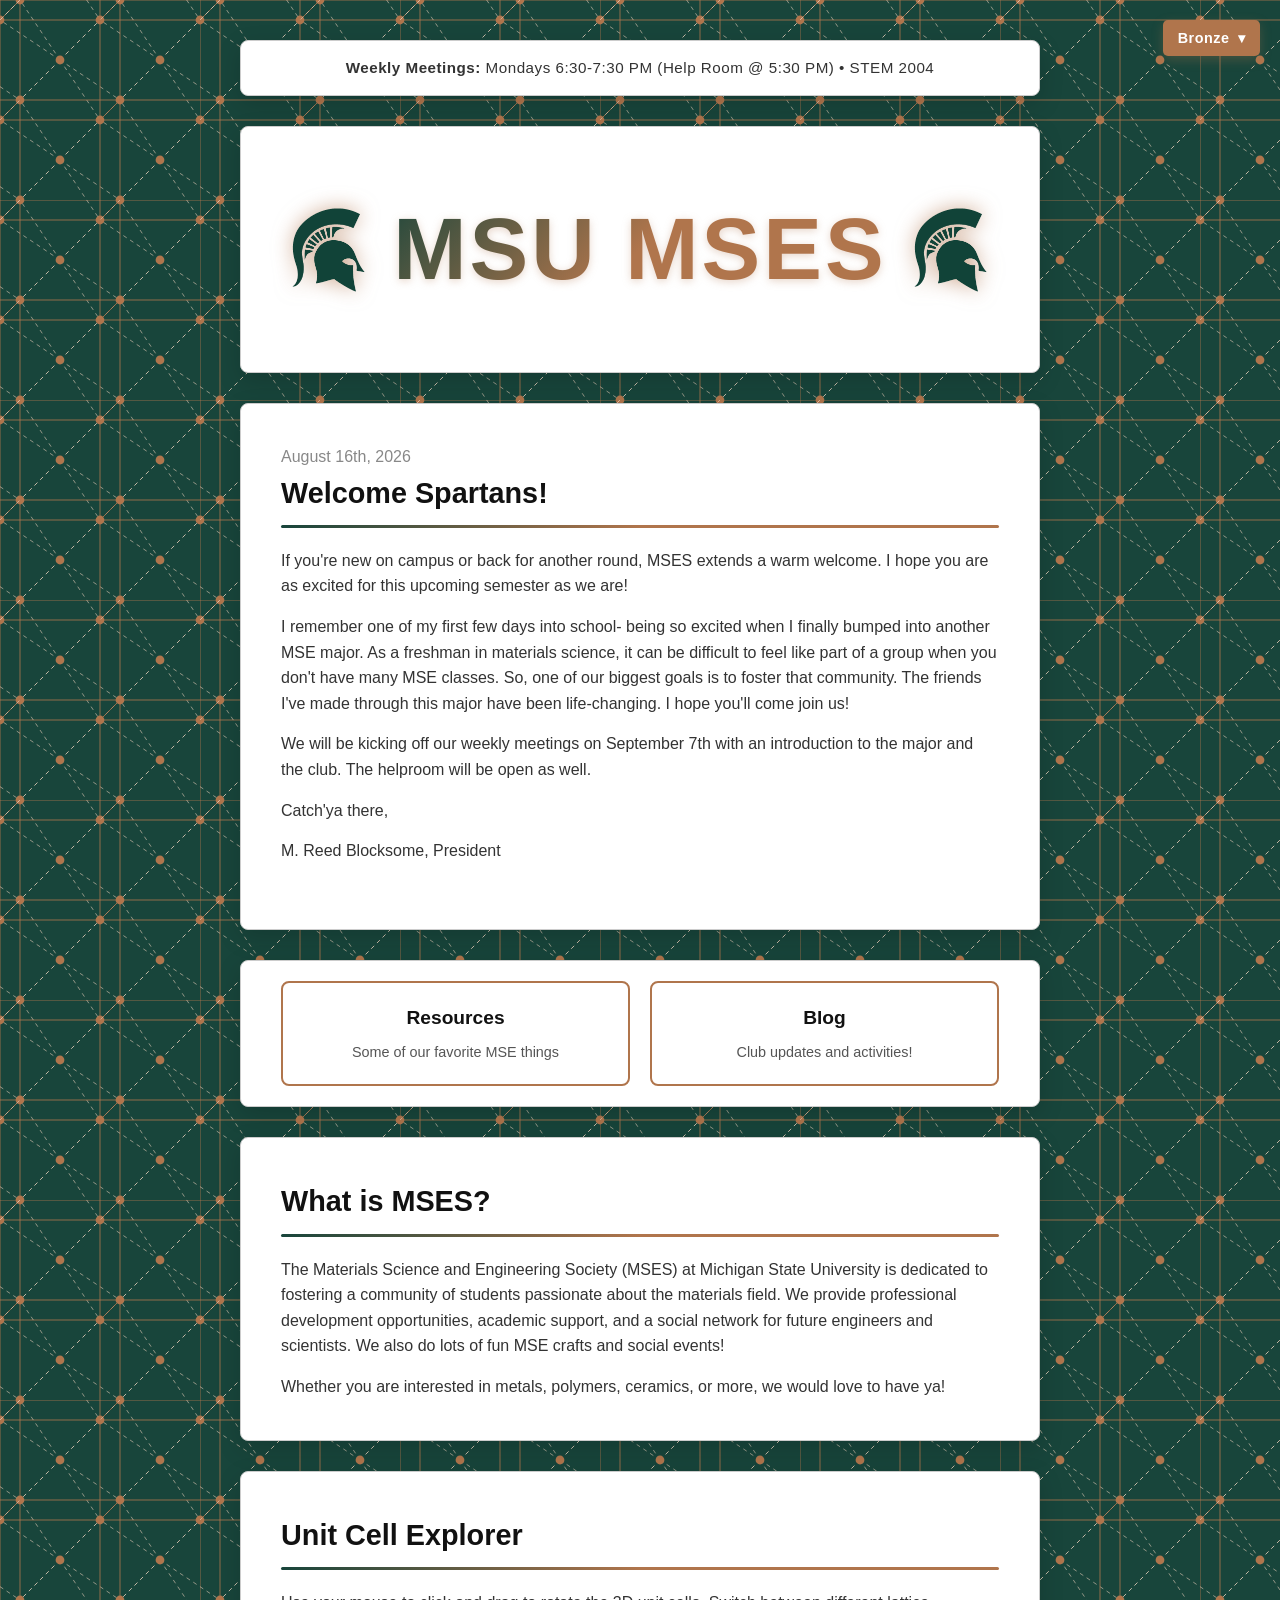
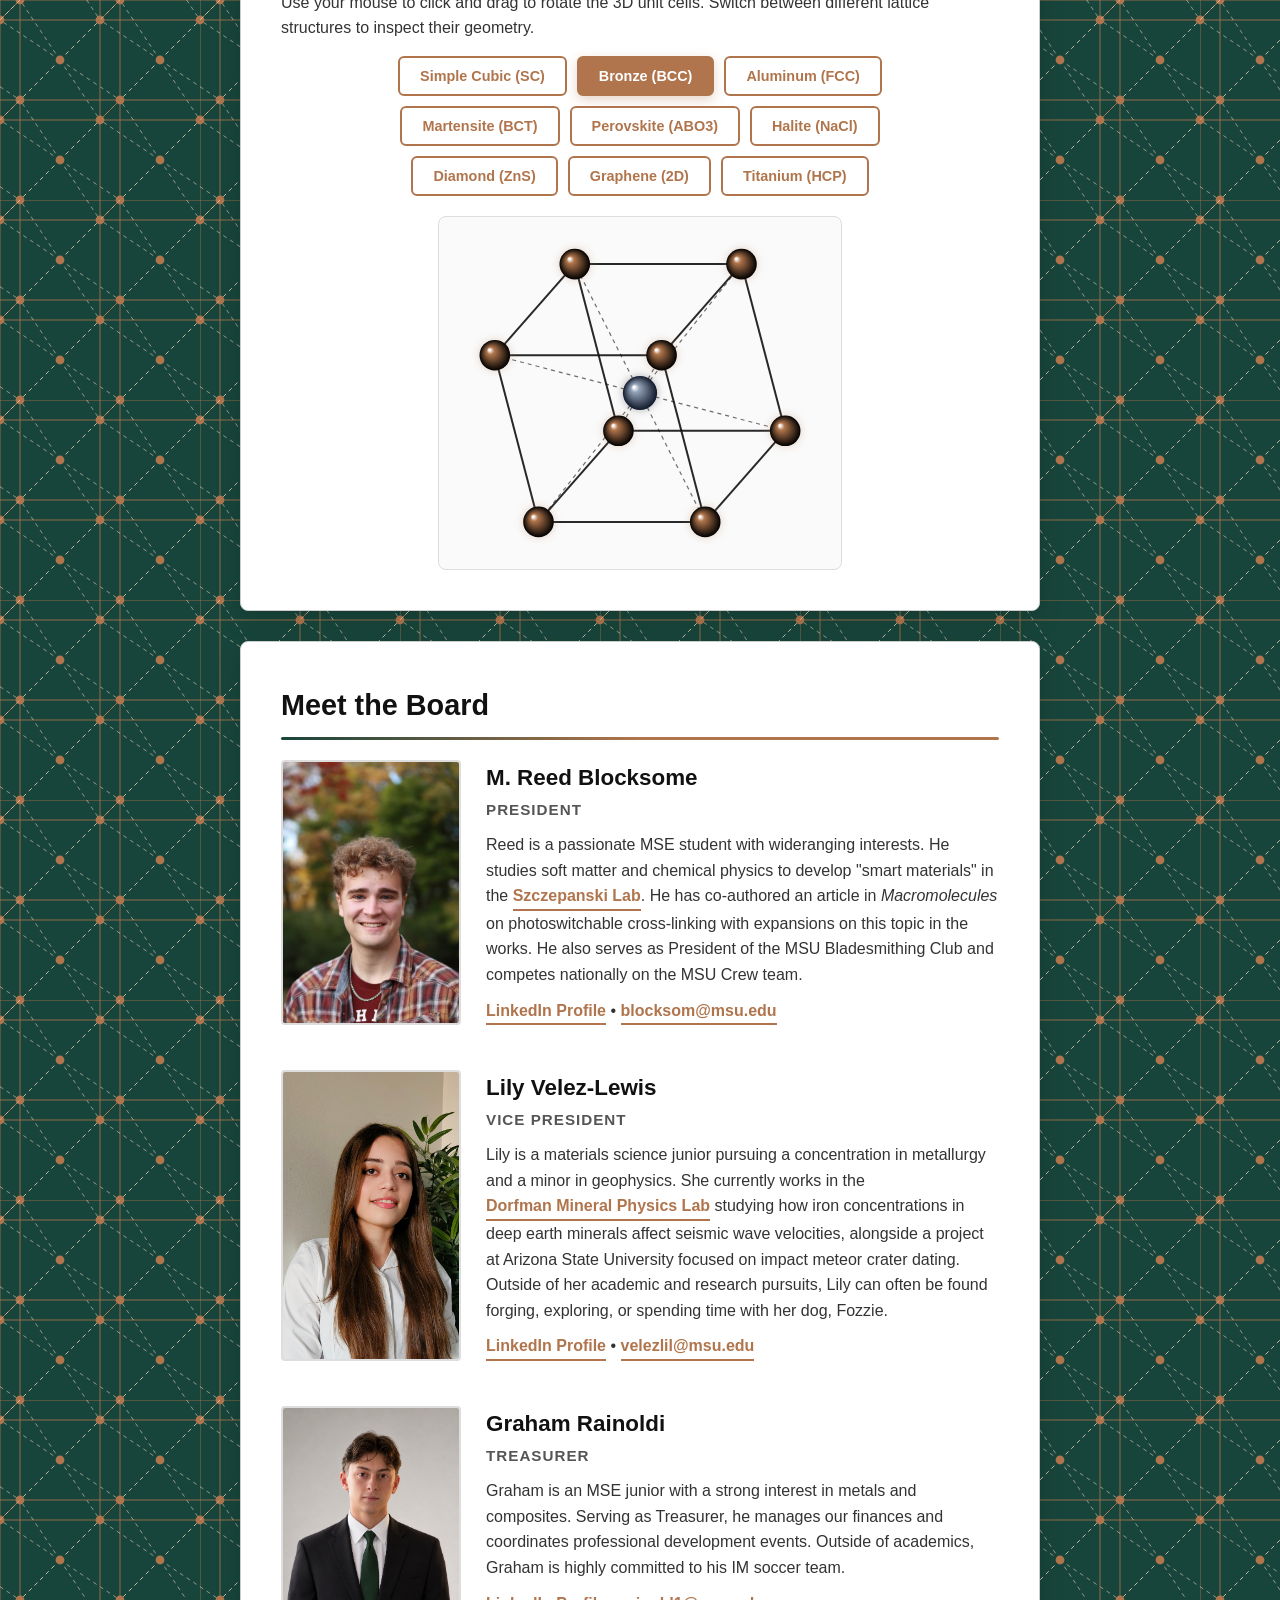
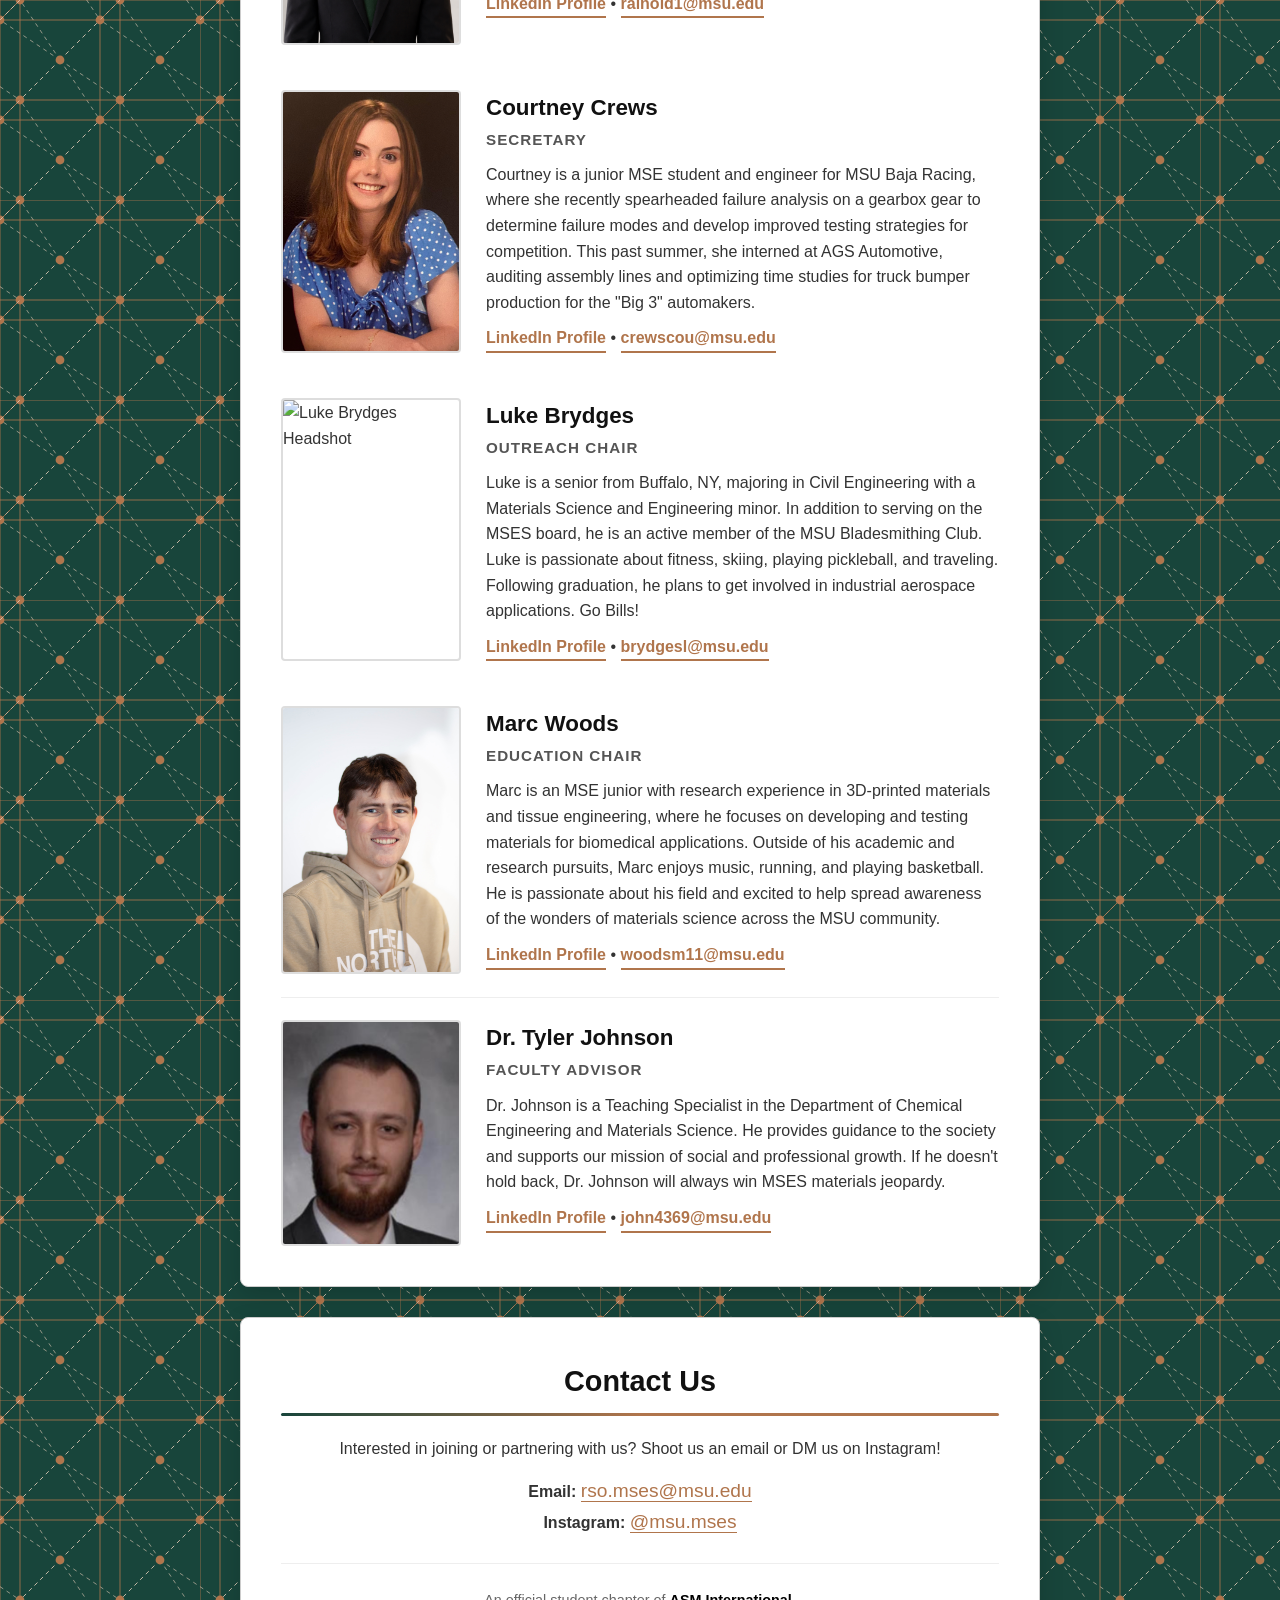
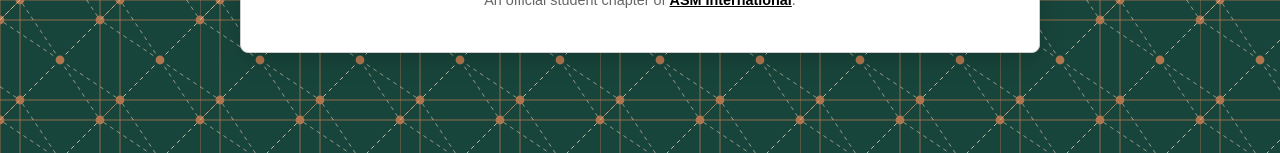
==== commit b4c3cc51: "Remove IMAT countdown timer" ====
--- a/index.html
+++ b/index.html
@@ -27,13 +27,6 @@
                 <span>MSU MSES</span>
                 <img src="images/helmet.png" alt="MSU Spartan Helmet" class="title-logo">
             </h1>
-        </section>
-
-        <!-- Countdown Box -->
-        <section class="box countdown-box">
-            <h3>Countdown to <a href="https://www.asminternational.org/imat-event/" target="_blank" class="imat-link">IMAT</a></h3>
-            <div id="countdown"></div>
-            <p class="countdown-tagline">MSES hits Quebec City, Canada to attend this premier materials conference!</p>
         </section>
 
         <!-- Latest Blog Post Container -->
@@ -215,28 +208,6 @@
 
     <script>
         document.addEventListener("DOMContentLoaded", () => {
-            // Set the date and time of the conference start (September 28, 2026, 7:00 AM EST)
-            const conferenceDate = new Date("September 28, 2026 07:00:00 EST").getTime();
-
-            // Update the countdown every 1 second
-            const x = setInterval(function() {
-                const now = new Date().getTime();
-                const distance = conferenceDate - now;
-
-                const days = Math.floor(distance / (1000 * 60 * 60 * 24));
-                const hours = Math.floor((distance % (1000 * 60 * 60 * 24)) / (1000 * 60 * 60));
-                const minutes = Math.floor((distance % (1000 * 60 * 60)) / (1000 * 60));
-                const seconds = Math.floor((distance % (1000 * 60)) / 1000);
-
-                document.getElementById("countdown").innerHTML = days + "d " + hours + "h "
-                + minutes + "m " + seconds + "s ";
-
-                if (distance < 0) {
-                    clearInterval(x);
-                    document.getElementById("countdown").innerHTML = "THE CONFERENCE HAS BEGUN!";
-                }
-            }, 1000);
-
             // Fetch latest blog post from blog.html
             fetch('blog.html')
                 .then(response => {
--- a/css/style.css
+++ b/css/style.css
@@ -332,28 +332,6 @@
     letter-spacing: 1px;
 }
 
-/* Countdown Box Specific Styles */
-.countdown-box {
-    text-align: center;
-    max-width: 500px; /* Make the box narrower */
-    margin: 0 auto; /* Center the narrower box */
-}
-
-.countdown-box #countdown {
-    font-size: 2.2rem;
-    font-weight: 700;
-    color: var(--accent-color);
-    margin: 20px 0;
-    letter-spacing: 1.5px;
-}
-
-.countdown-tagline {
-    font-size: 1.1rem;
-    color: var(--subheading-color);
-    margin-top: 15px;
-    line-height: 1.5;
-}
-
 .member-details .bio {
     margin-bottom: 10px;
 }
@@ -599,10 +577,4 @@
         height: 160px;
         aspect-ratio: 1/1;
     }
-
-    /* 7. Prevent Countdown Wrapping */
-    .countdown-box #countdown {
-        font-size: 1.5rem;
-        letter-spacing: 0.5px;
-    }
-}
+}
